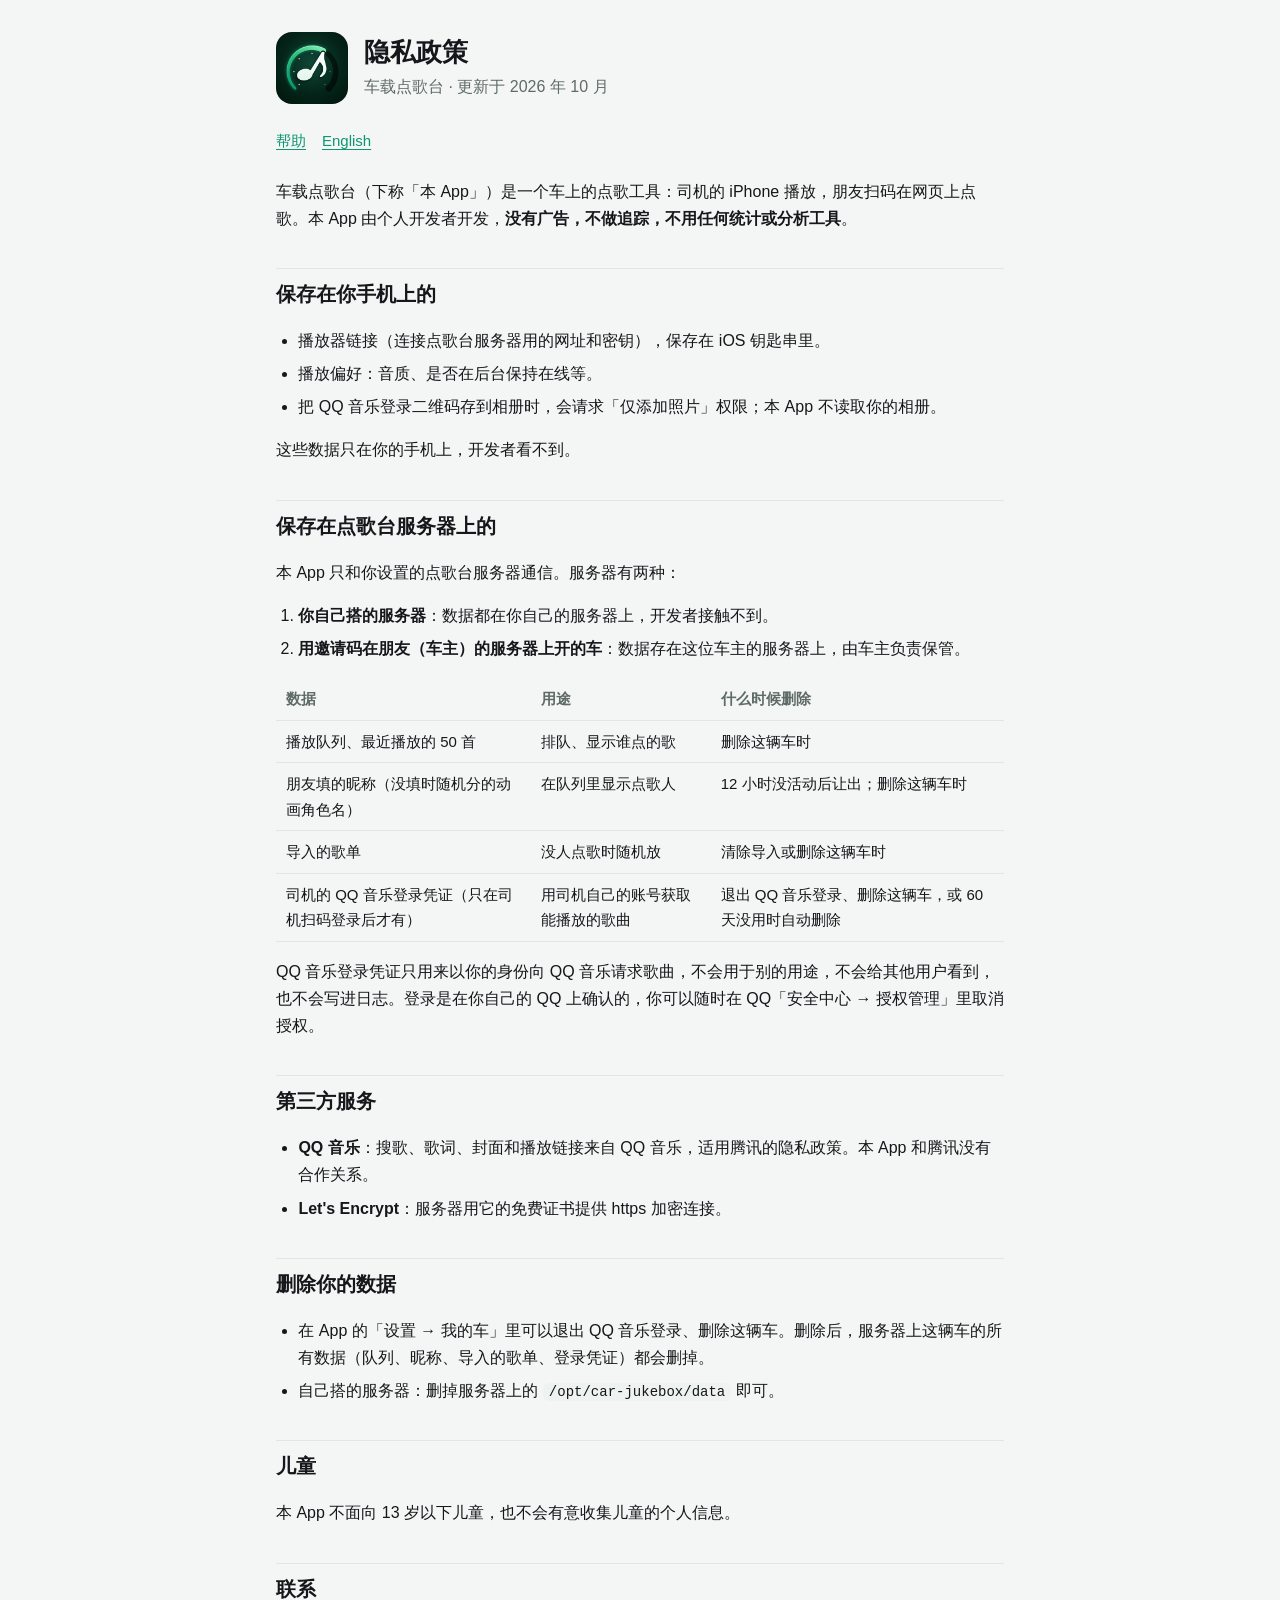
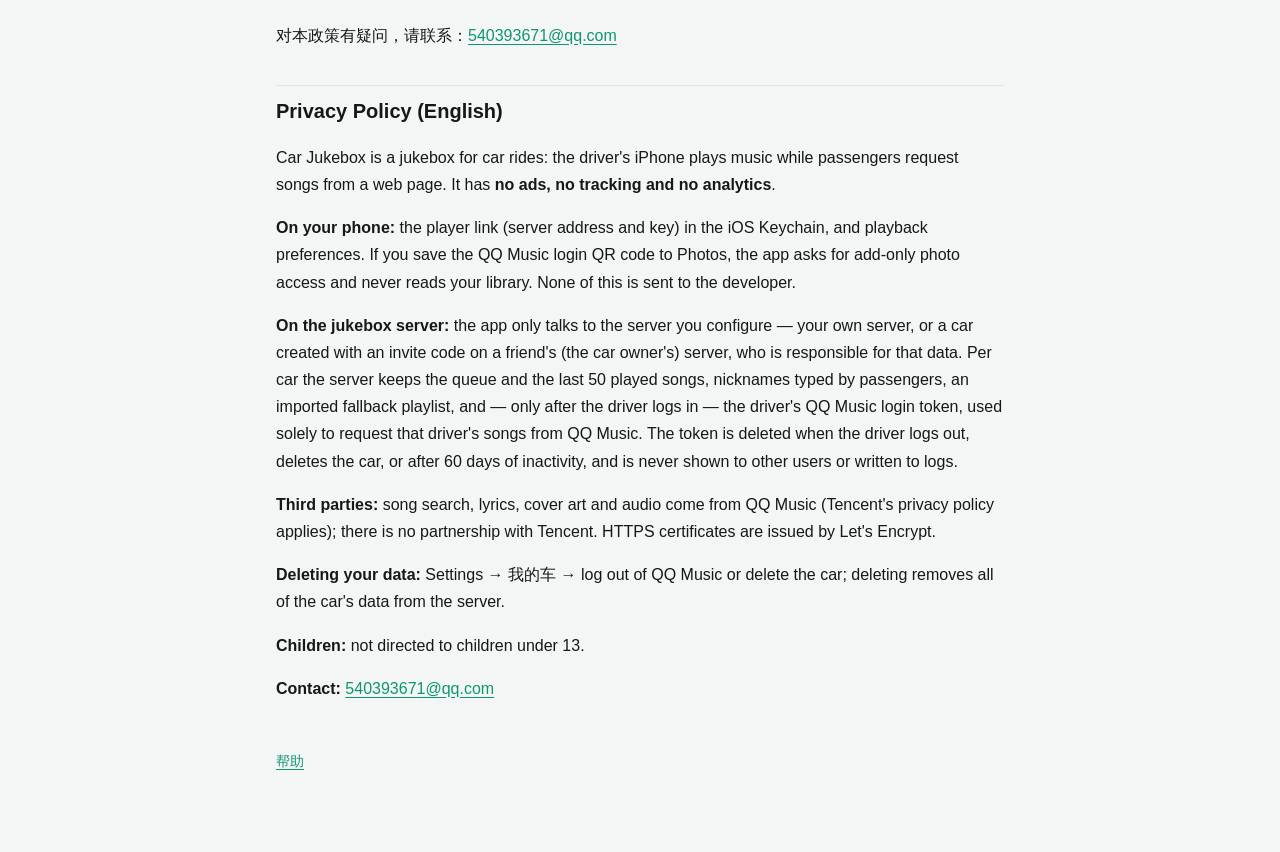
==== privacy.html @ d3f091eb "帮助页和隐私政策 Co-Authored-By: Claude Opus 5.5 <noreply@anthropic.com>" ====
<!doctype html>
<html lang="zh-CN">
<head>
  <meta charset="utf-8">
  <meta name="viewport" content="width=device-width, initial-scale=1">
  <title>车载点歌台 · 隐私政策</title>
  <link rel="icon" href="icon.png">
  <link rel="stylesheet" href="style.css">
</head>
<body>
<main>
  <header class="hero">
    <img src="icon.png" alt="">
    <div>
      <h1>隐私政策</h1>
      <p>车载点歌台 · 更新于 2026 年 10 月</p>
    </div>
  </header>
  <nav class="top"><a href="./">帮助</a><a href="#en">English</a></nav>

  <p>车载点歌台（下称「本 App」）是一个车上的点歌工具：司机的 iPhone 播放，朋友扫码在网页上点歌。本 App 由个人开发者开发，<strong>没有广告，不做追踪，不用任何统计或分析工具</strong>。</p>

  <h2>保存在你手机上的</h2>
  <ul>
    <li>播放器链接（连接点歌台服务器用的网址和密钥），保存在 iOS 钥匙串里。</li>
    <li>播放偏好：音质、是否在后台保持在线等。</li>
    <li>把 QQ 音乐登录二维码存到相册时，会请求「仅添加照片」权限；本 App 不读取你的相册。</li>
  </ul>
  <p>这些数据只在你的手机上，开发者看不到。</p>

  <h2>保存在点歌台服务器上的</h2>
  <p>本 App 只和你设置的点歌台服务器通信。服务器有两种：</p>
  <ol>
    <li><strong>你自己搭的服务器</strong>：数据都在你自己的服务器上，开发者接触不到。</li>
    <li><strong>用邀请码在朋友（车主）的服务器上开的车</strong>：数据存在这位车主的服务器上，由车主负责保管。</li>
  </ol>
  <table>
    <tr><th>数据</th><th>用途</th><th>什么时候删除</th></tr>
    <tr><td>播放队列、最近播放的 50 首</td><td>排队、显示谁点的歌</td><td>删除这辆车时</td></tr>
    <tr><td>朋友填的昵称（没填时随机分的动画角色名）</td><td>在队列里显示点歌人</td><td>12 小时没活动后让出；删除这辆车时</td></tr>
    <tr><td>导入的歌单</td><td>没人点歌时随机放</td><td>清除导入或删除这辆车时</td></tr>
    <tr><td>司机的 QQ 音乐登录凭证（只在司机扫码登录后才有）</td><td>用司机自己的账号获取能播放的歌曲</td><td>退出 QQ 音乐登录、删除这辆车，或 60 天没用时自动删除</td></tr>
  </table>
  <p>QQ 音乐登录凭证只用来以你的身份向 QQ 音乐请求歌曲，不会用于别的用途，不会给其他用户看到，也不会写进日志。登录是在你自己的 QQ 上确认的，你可以随时在 QQ「安全中心 → 授权管理」里取消授权。</p>

  <h2>第三方服务</h2>
  <ul>
    <li><strong>QQ 音乐</strong>：搜歌、歌词、封面和播放链接来自 QQ 音乐，适用腾讯的隐私政策。本 App 和腾讯没有合作关系。</li>
    <li><strong>Let's Encrypt</strong>：服务器用它的免费证书提供 https 加密连接。</li>
  </ul>

  <h2>删除你的数据</h2>
  <ul>
    <li>在 App 的「设置 → 我的车」里可以退出 QQ 音乐登录、删除这辆车。删除后，服务器上这辆车的所有数据（队列、昵称、导入的歌单、登录凭证）都会删掉。</li>
    <li>自己搭的服务器：删掉服务器上的 <code>/opt/car-jukebox/data</code> 即可。</li>
  </ul>

  <h2>儿童</h2>
  <p>本 App 不面向 13 岁以下儿童，也不会有意收集儿童的个人信息。</p>

  <h2>联系</h2>
  <p>对本政策有疑问，请联系：<a href="mailto:540393671@qq.com">540393671@qq.com</a></p>

  <h2 id="en">Privacy Policy (English)</h2>
  <p>Car Jukebox is a jukebox for car rides: the driver's iPhone plays music while passengers request songs from a web page. It has <strong>no ads, no tracking and no analytics</strong>.</p>
  <p><strong>On your phone:</strong> the player link (server address and key) in the iOS Keychain, and playback preferences. If you save the QQ Music login QR code to Photos, the app asks for add-only photo access and never reads your library. None of this is sent to the developer.</p>
  <p><strong>On the jukebox server:</strong> the app only talks to the server you configure — your own server, or a car created with an invite code on a friend's (the car owner's) server, who is responsible for that data. Per car the server keeps the queue and the last 50 played songs, nicknames typed by passengers, an imported fallback playlist, and — only after the driver logs in — the driver's QQ Music login token, used solely to request that driver's songs from QQ Music. The token is deleted when the driver logs out, deletes the car, or after 60 days of inactivity, and is never shown to other users or written to logs.</p>
  <p><strong>Third parties:</strong> song search, lyrics, cover art and audio come from QQ Music (Tencent's privacy policy applies); there is no partnership with Tencent. HTTPS certificates are issued by Let's Encrypt.</p>
  <p><strong>Deleting your data:</strong> Settings → 我的车 → log out of QQ Music or delete the car; deleting removes all of the car's data from the server.</p>
  <p><strong>Children:</strong> not directed to children under 13.</p>
  <p><strong>Contact:</strong> <a href="mailto:540393671@qq.com">540393671@qq.com</a></p>

  <footer><p><a href="./">帮助</a></p></footer>
</main>
</body>
</html>
---- style.css ----
:root {
  --bg: #f4f6f5;
  --surface: #ffffff;
  --text: #15171a;
  --muted: #5f6b66;
  --line: #e1e6e3;
  --accent: #0e9670;
  --accent-soft: rgba(14, 150, 112, 0.1);
  --code-bg: #eef2f0;
  color-scheme: light;
}
@media (prefers-color-scheme: dark) {
  :root:not([data-theme='light']) {
    --bg: #0b1512;
    --surface: #12201b;
    --text: #e7efeb;
    --muted: #94a69e;
    --line: #22332c;
    --accent: #30c27d;
    --accent-soft: rgba(48, 194, 125, 0.12);
    --code-bg: #1a2b24;
    color-scheme: dark;
  }
}
:root[data-theme='dark'] {
  --bg: #0b1512;
  --surface: #12201b;
  --text: #e7efeb;
  --muted: #94a69e;
  --line: #22332c;
  --accent: #30c27d;
  --accent-soft: rgba(48, 194, 125, 0.12);
  --code-bg: #1a2b24;
  color-scheme: dark;
}
* { box-sizing: border-box; }
body {
  margin: 0;
  background: var(--bg);
  color: var(--text);
  font: 16px/1.7 -apple-system, BlinkMacSystemFont, 'PingFang SC', 'Hiragino Sans GB', 'Microsoft YaHei', sans-serif;
  -webkit-text-size-adjust: 100%;
}
main { max-width: 760px; margin: 0 auto; padding: 32px 16px 64px; }
header.hero { display: flex; gap: 16px; align-items: center; margin-bottom: 24px; }
header.hero img { width: 72px; height: 72px; border-radius: 16px; flex: none; }
header.hero h1 { margin: 0; font-size: 26px; line-height: 1.25; }
header.hero p { margin: 4px 0 0; color: var(--muted); }
nav.top { display: flex; gap: 16px; flex-wrap: wrap; margin: 0 0 24px; font-size: 15px; }
a { color: var(--accent); text-underline-offset: 3px; }
h2 { font-size: 20px; margin: 36px 0 12px; padding-top: 8px; border-top: 1px solid var(--line); }
h3 { font-size: 17px; margin: 24px 0 8px; }
.card { background: var(--surface); border: 1px solid var(--line); border-radius: 14px; padding: 16px 18px; margin: 12px 0; }
ol, ul { padding-left: 1.4em; }
li { margin: 6px 0; }
code { background: var(--code-bg); border-radius: 6px; padding: 1px 6px; font: 14px/1.5 ui-monospace, SFMono-Regular, Menlo, monospace; word-break: break-all; }
pre { background: var(--code-bg); border-radius: 10px; padding: 12px 14px; overflow-x: auto; }
pre code { background: none; padding: 0; word-break: normal; }
table { width: 100%; border-collapse: collapse; font-size: 15px; margin: 12px 0; display: block; overflow-x: auto; }
th, td { text-align: left; padding: 8px 10px; border-bottom: 1px solid var(--line); vertical-align: top; }
th { color: var(--muted); font-weight: 600; white-space: nowrap; }
.note { background: var(--accent-soft); border-radius: 10px; padding: 10px 14px; }
.muted { color: var(--muted); }
footer { margin-top: 48px; color: var(--muted); font-size: 14px; }
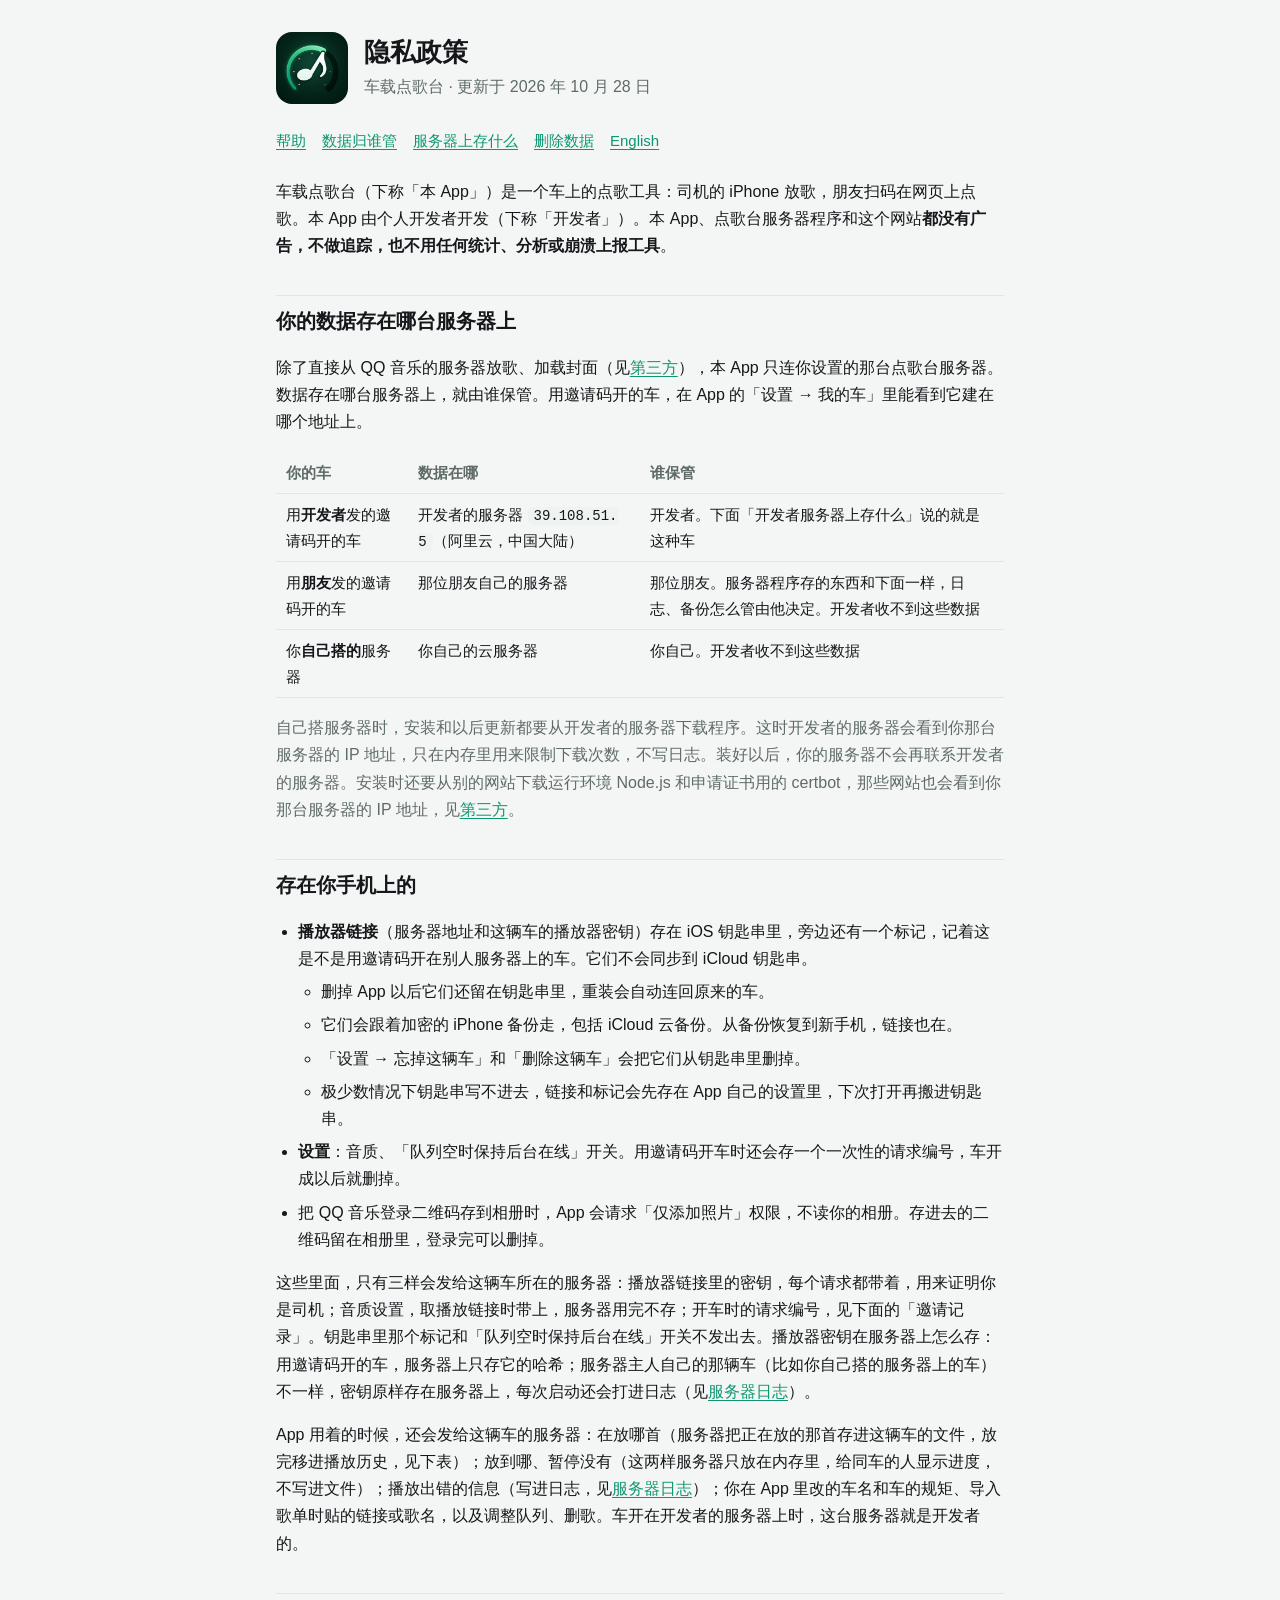
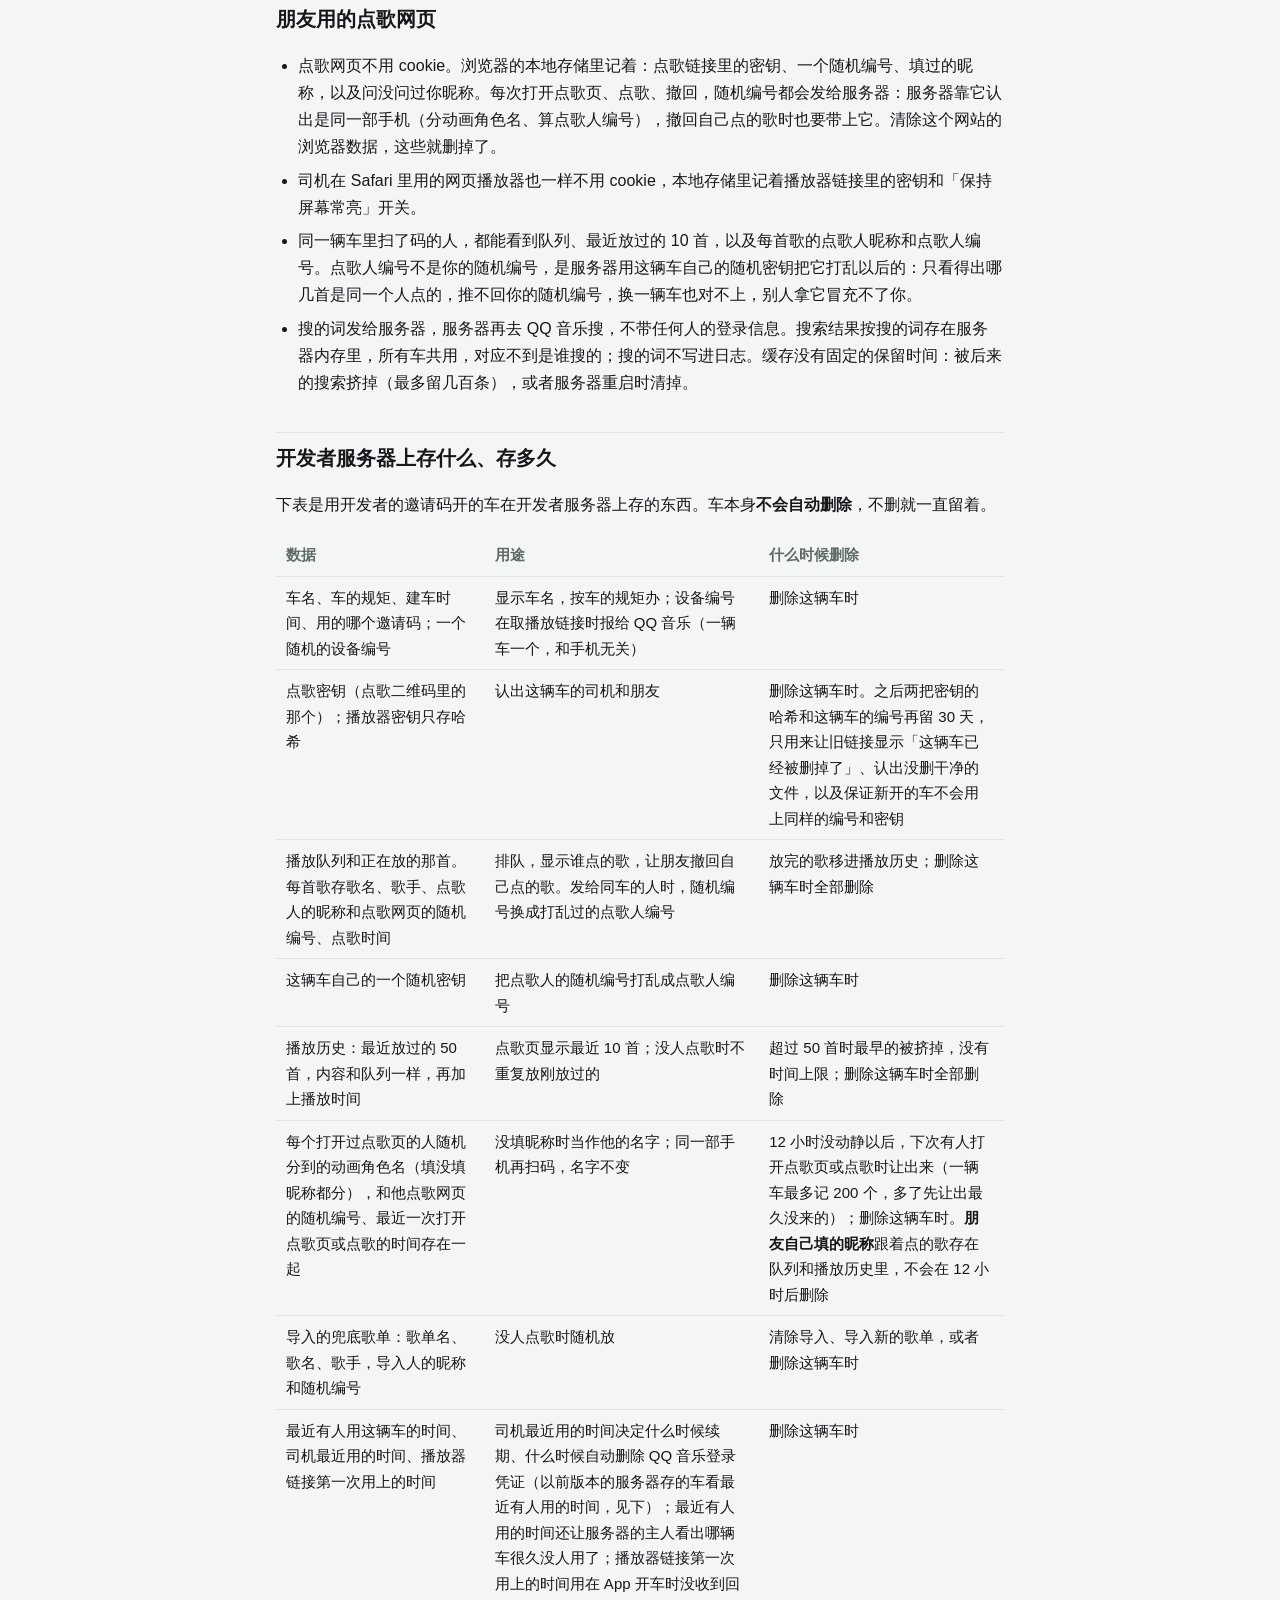
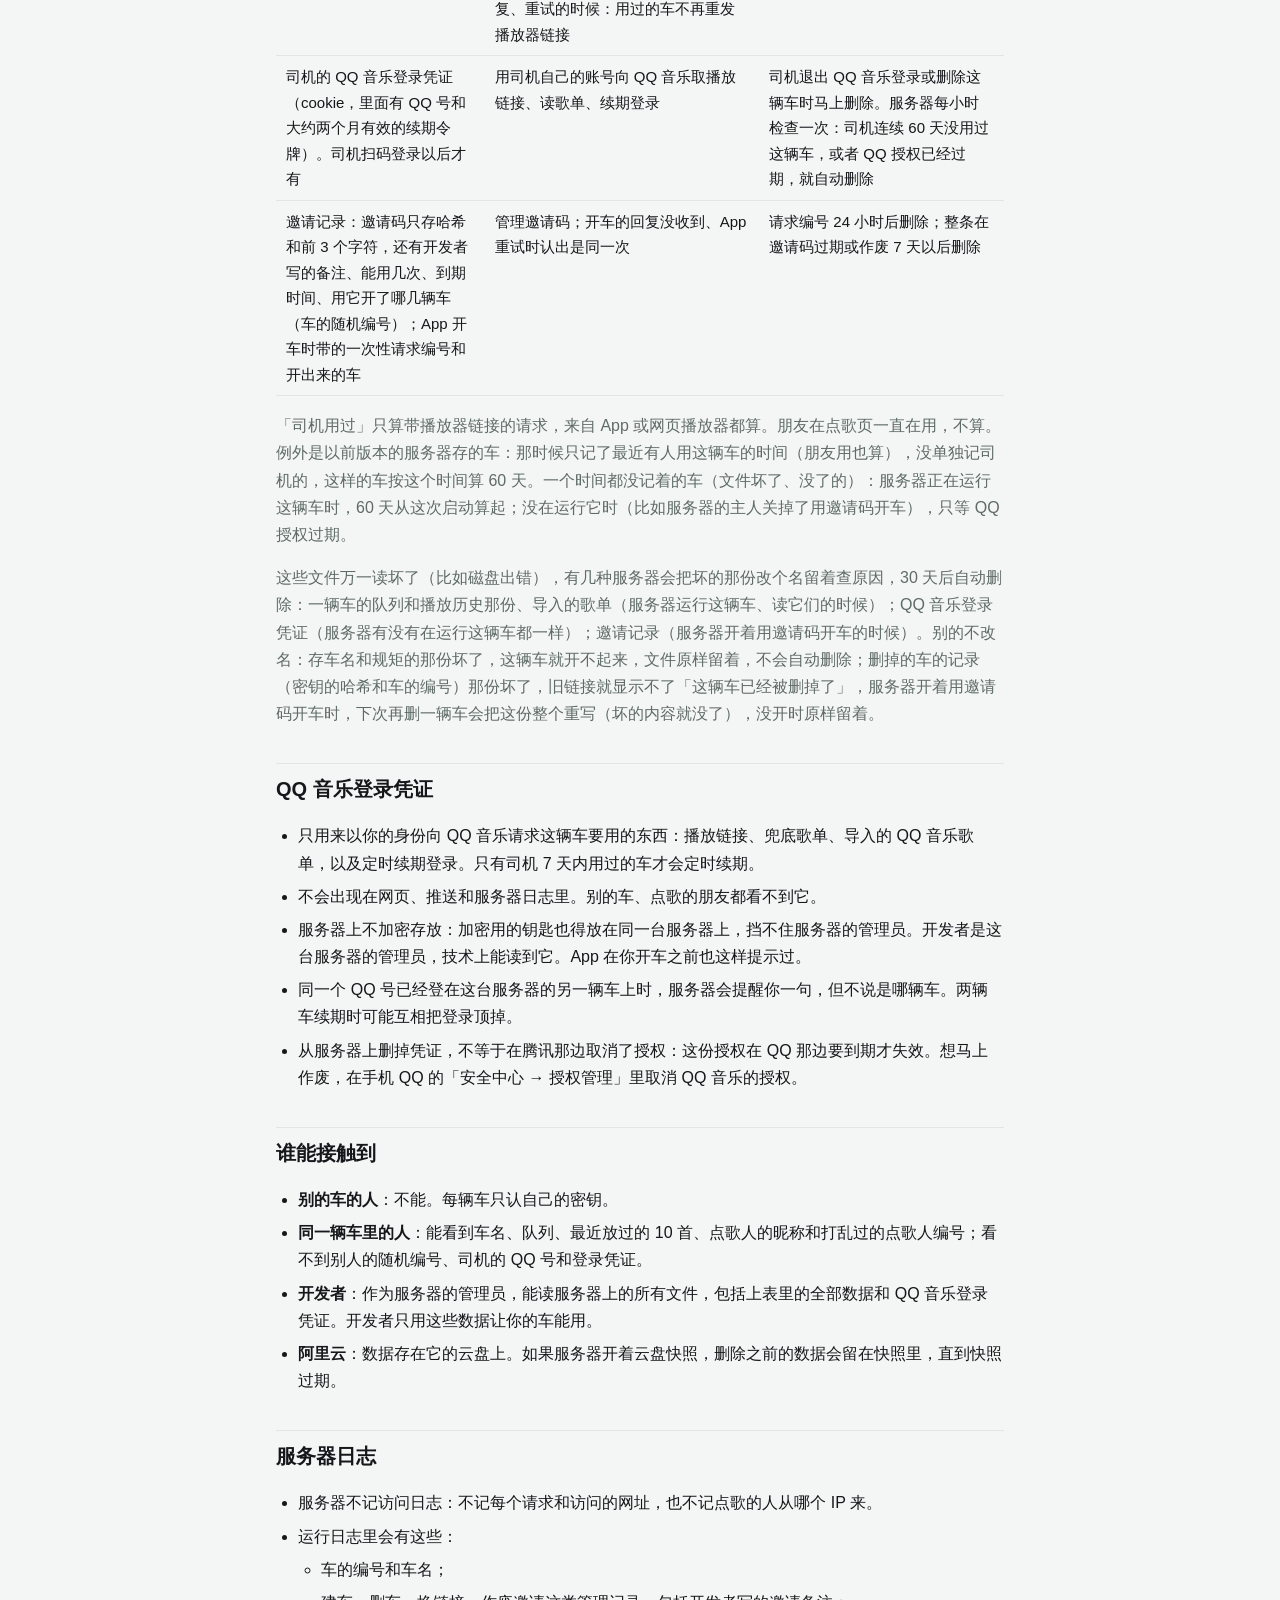
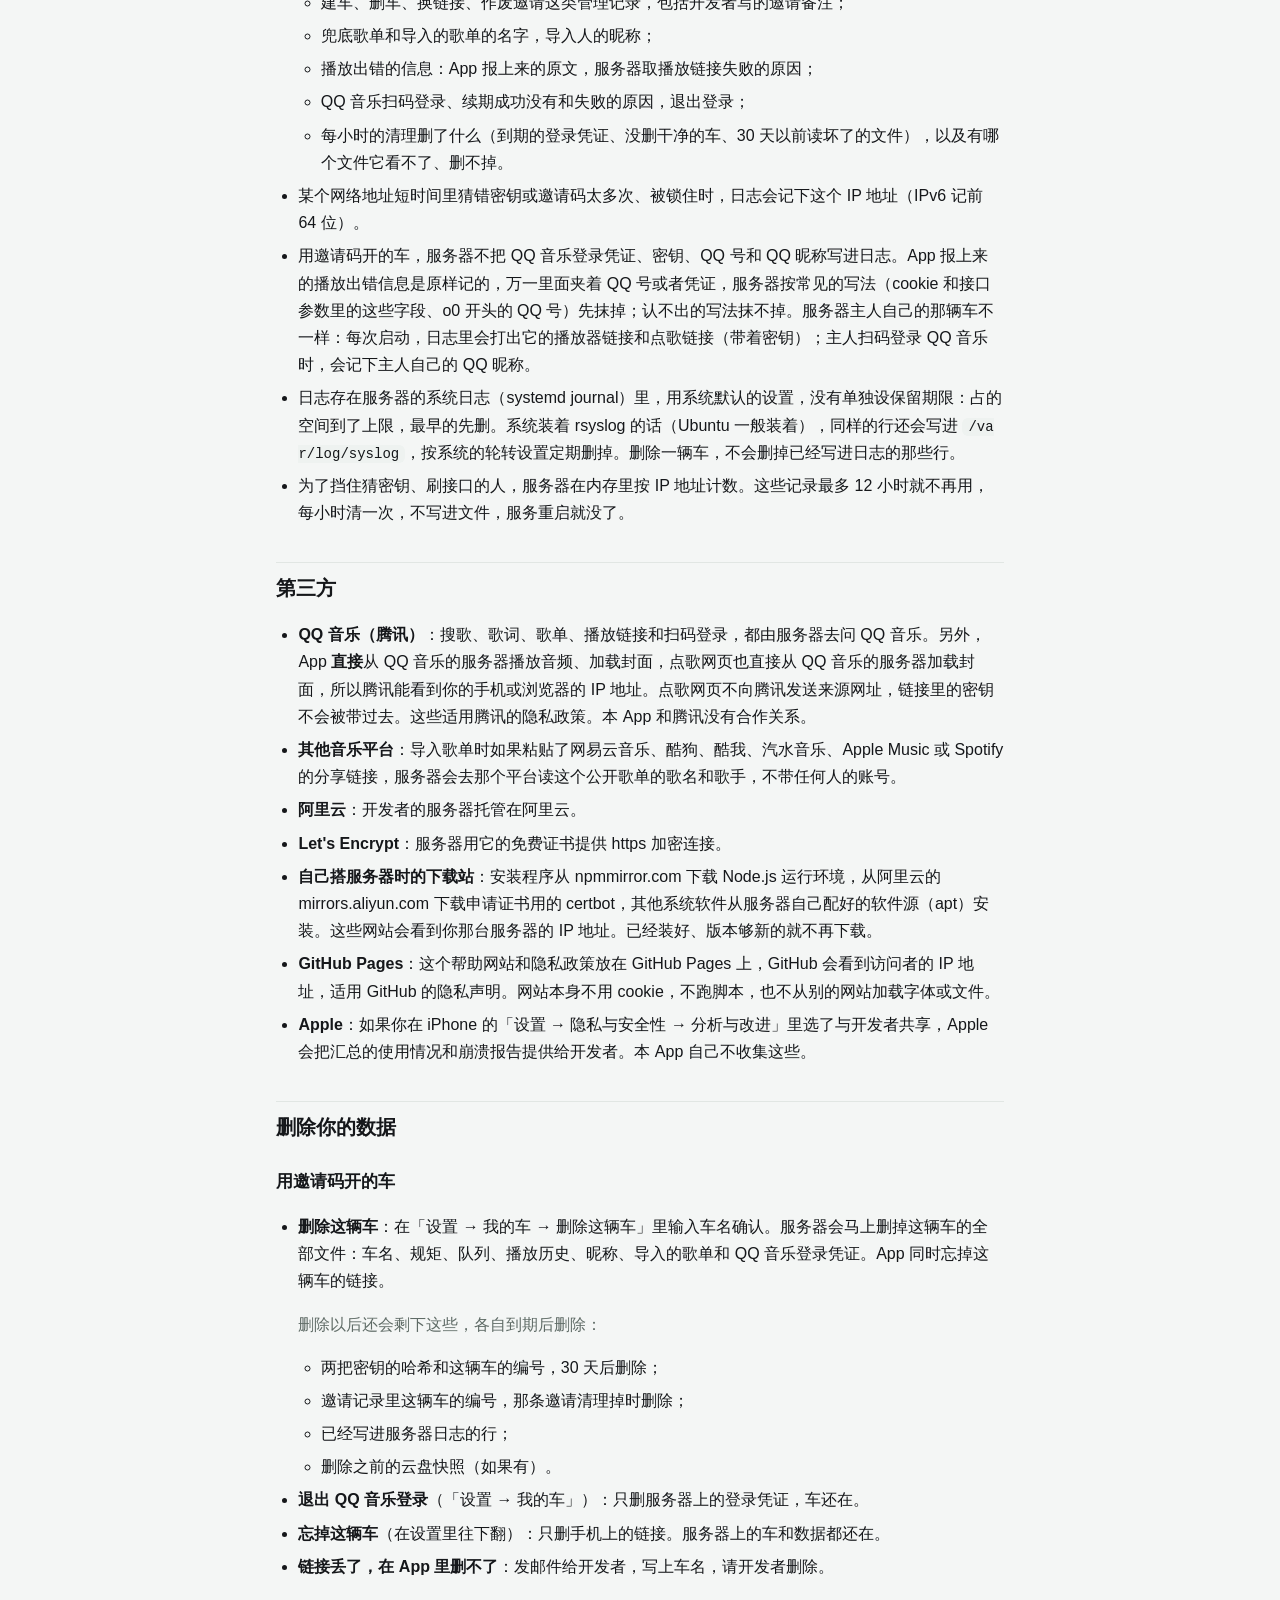
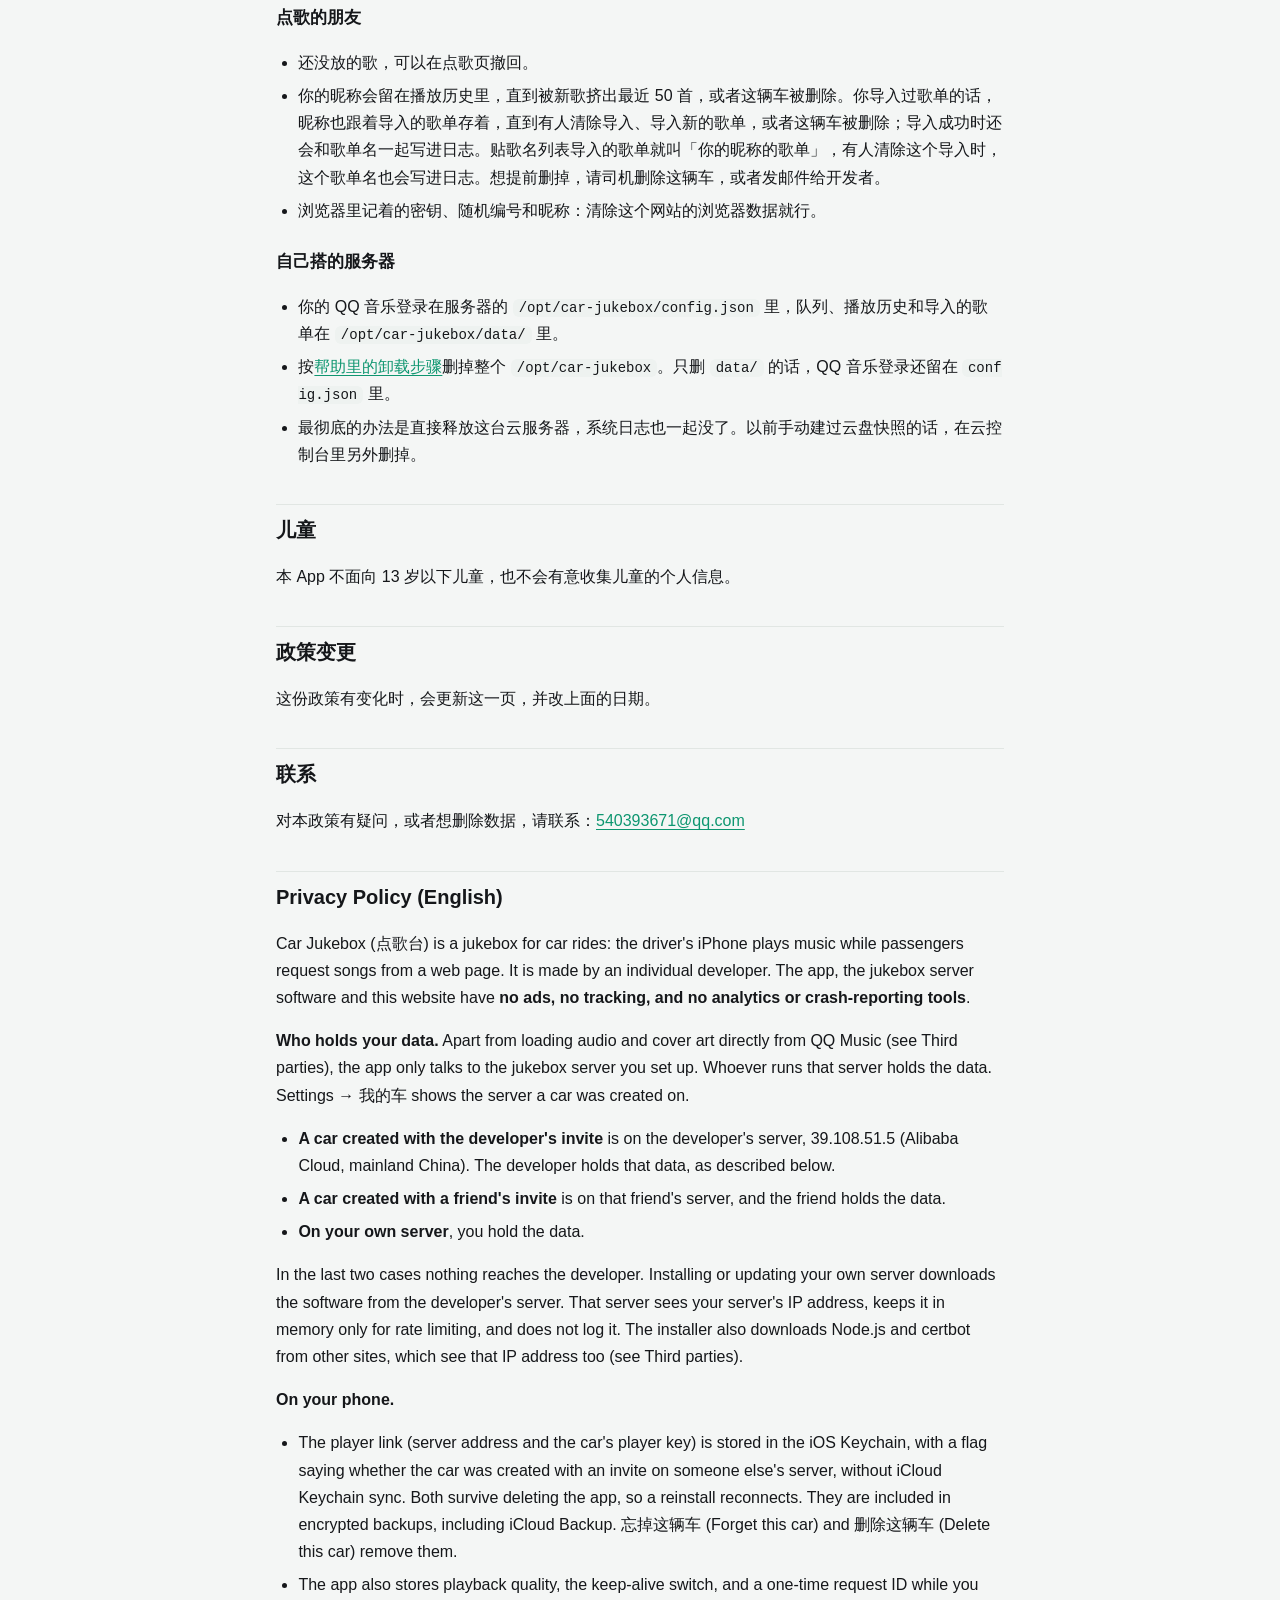
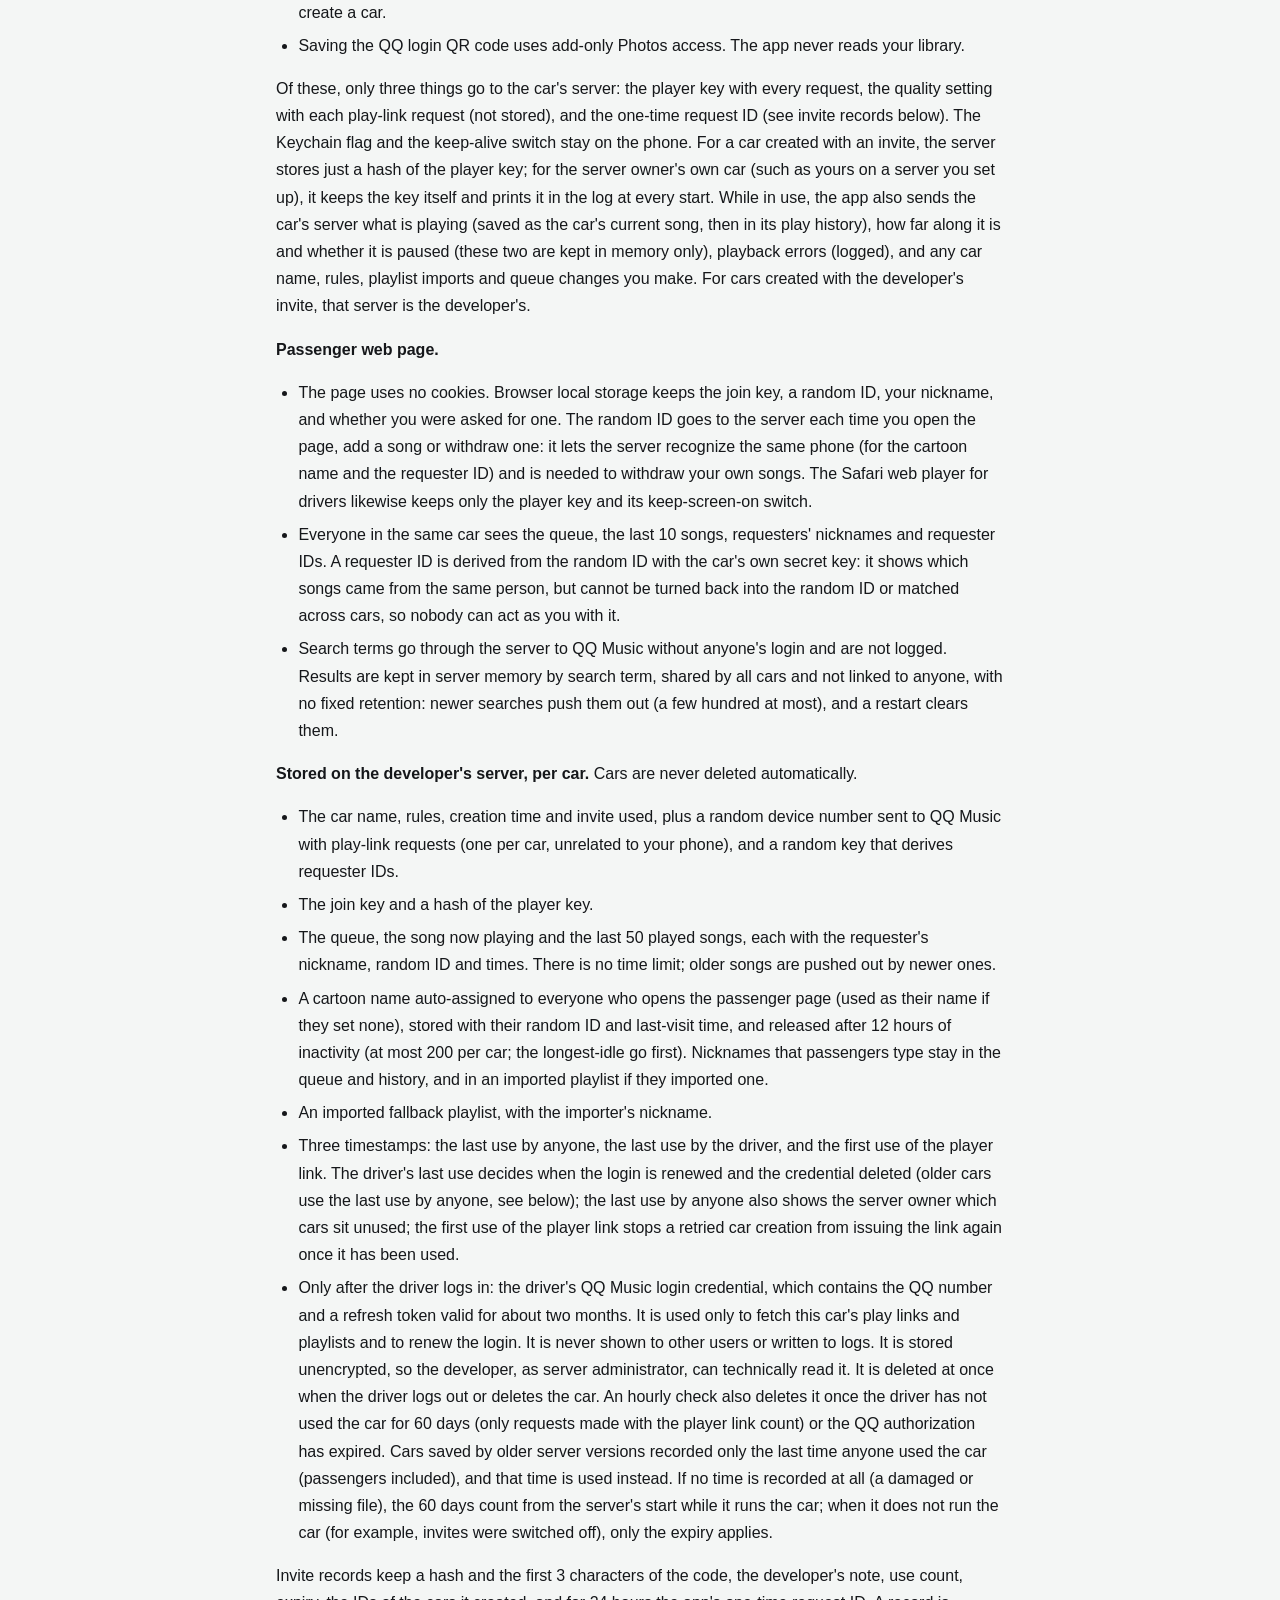
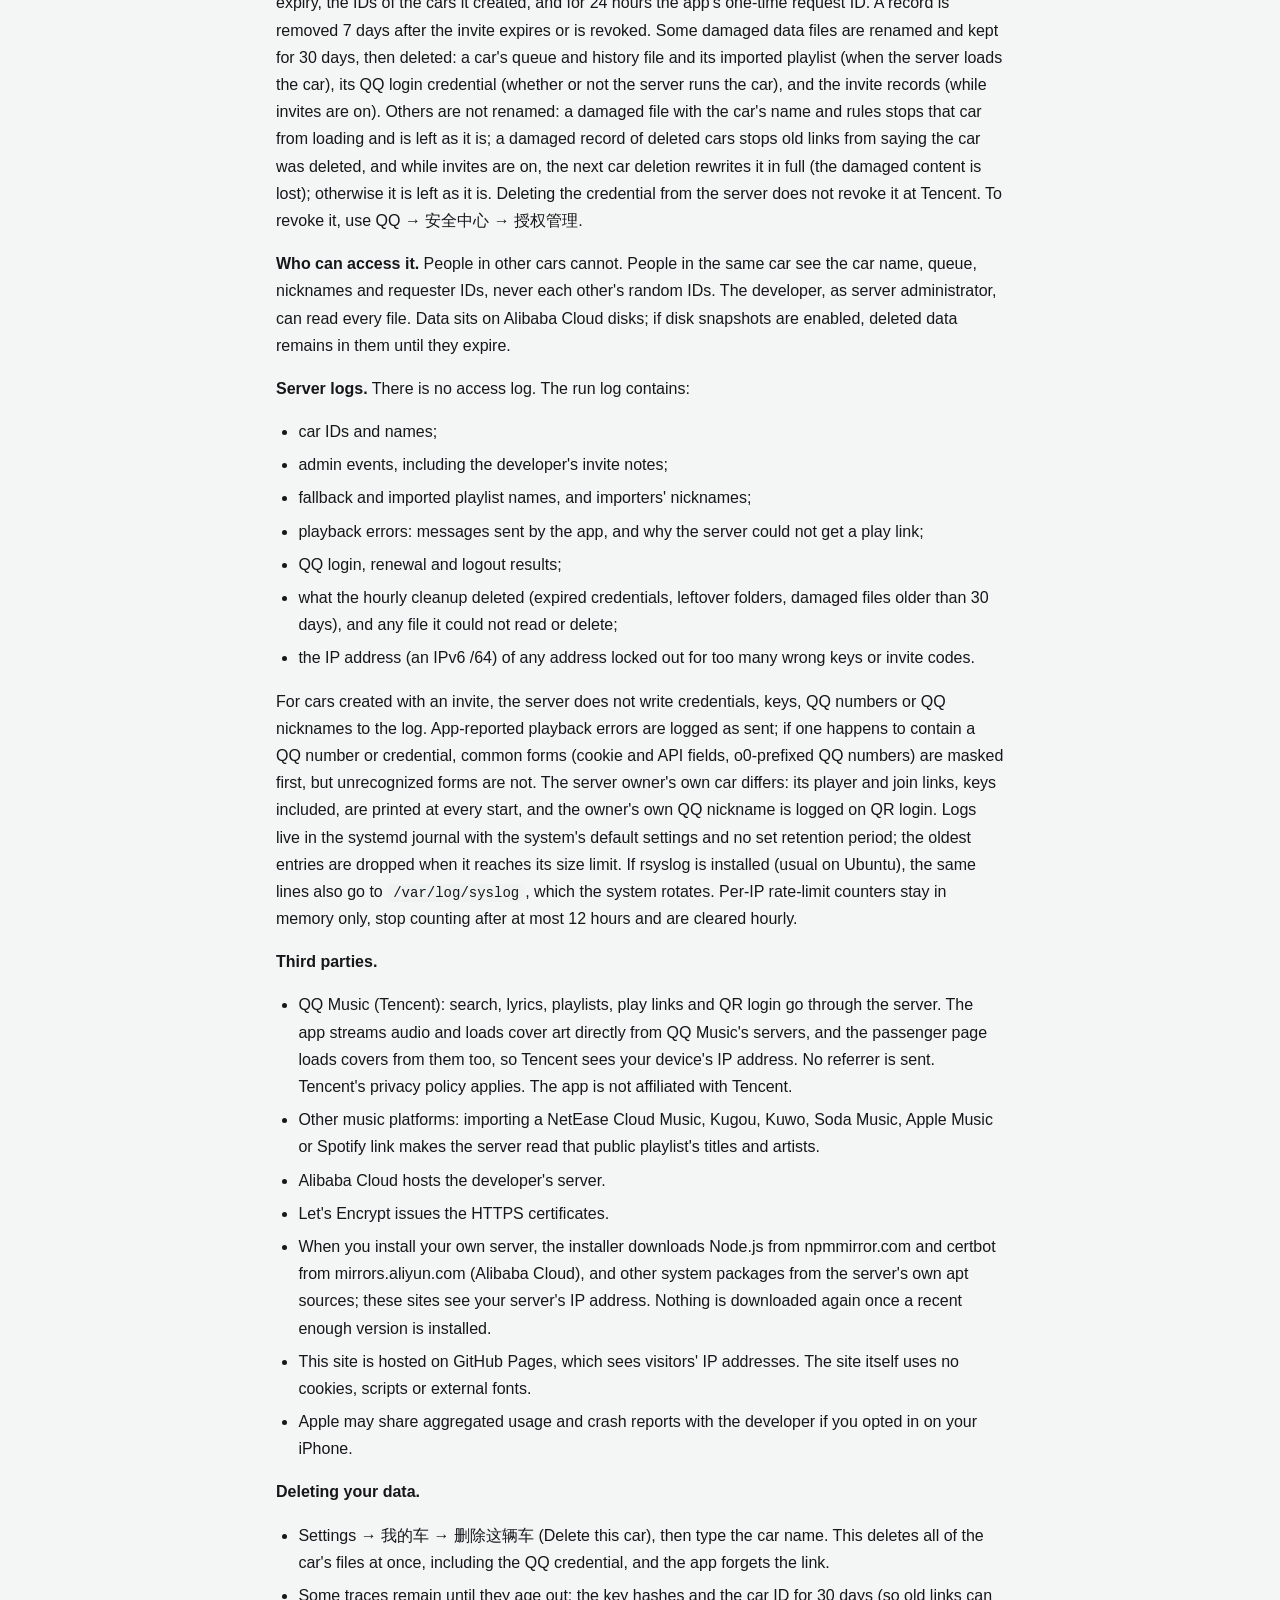
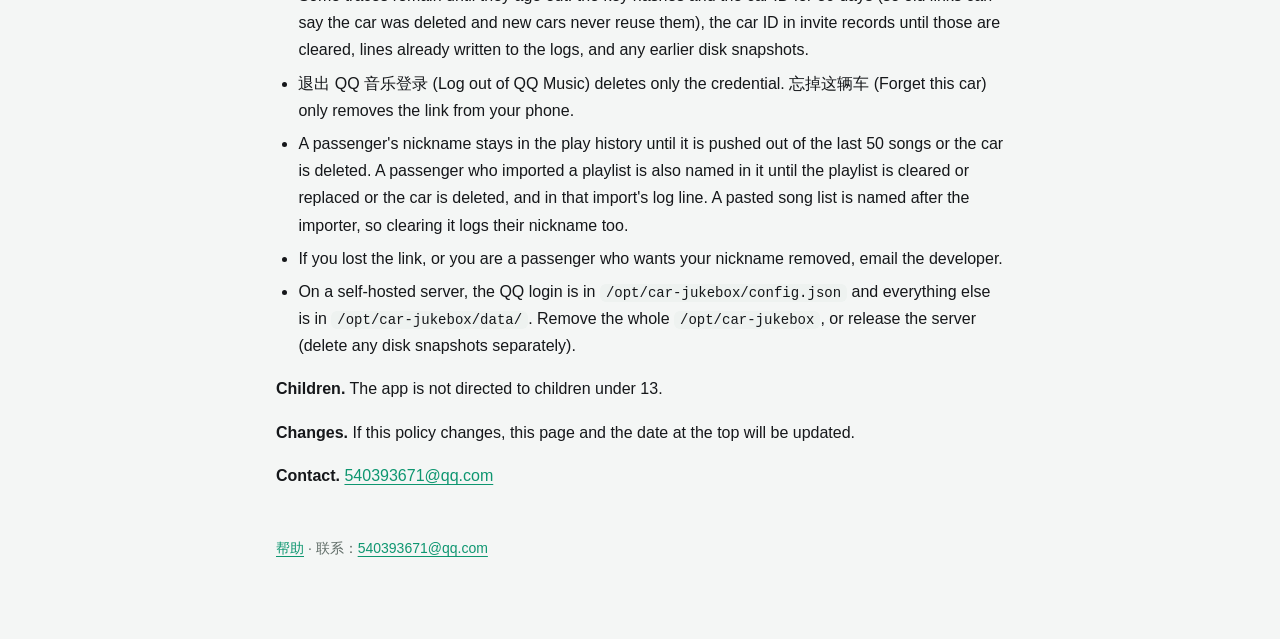
==== commit 98019d73: "隐私政策和帮助页按代码改准：多车、点歌人编号打乱、凭证什么时候删、坏文件、日志、安装时的下载站 Co-Authored-By: Claude Opus 5.5 <noreply@anthropic.c" ====
--- a/privacy.html
+++ b/privacy.html
@@ -13,64 +13,236 @@
     <img src="icon.png" alt="">
     <div>
       <h1>隐私政策</h1>
-      <p>车载点歌台 · 更新于 2026 年 10 月</p>
+      <p>车载点歌台 · 更新于 2026 年 10 月 28 日</p>
     </div>
   </header>
-  <nav class="top"><a href="./">帮助</a><a href="#en">English</a></nav>
-
-  <p>车载点歌台（下称「本 App」）是一个车上的点歌工具：司机的 iPhone 播放，朋友扫码在网页上点歌。本 App 由个人开发者开发，<strong>没有广告，不做追踪，不用任何统计或分析工具</strong>。</p>
-
-  <h2>保存在你手机上的</h2>
-  <ul>
-    <li>播放器链接（连接点歌台服务器用的网址和密钥），保存在 iOS 钥匙串里。</li>
-    <li>播放偏好：音质、是否在后台保持在线等。</li>
-    <li>把 QQ 音乐登录二维码存到相册时，会请求「仅添加照片」权限；本 App 不读取你的相册。</li>
-  </ul>
-  <p>这些数据只在你的手机上，开发者看不到。</p>
-
-  <h2>保存在点歌台服务器上的</h2>
-  <p>本 App 只和你设置的点歌台服务器通信。服务器有两种：</p>
-  <ol>
-    <li><strong>你自己搭的服务器</strong>：数据都在你自己的服务器上，开发者接触不到。</li>
-    <li><strong>用邀请码在朋友（车主）的服务器上开的车</strong>：数据存在这位车主的服务器上，由车主负责保管。</li>
-  </ol>
+  <nav class="top">
+    <a href="./">帮助</a>
+    <a href="#who">数据归谁管</a>
+    <a href="#server">服务器上存什么</a>
+    <a href="#delete">删除数据</a>
+    <a href="#en">English</a>
+  </nav>
+
+  <p>车载点歌台（下称「本 App」）是一个车上的点歌工具：司机的 iPhone 放歌，朋友扫码在网页上点歌。本 App 由个人开发者开发（下称「开发者」）。本 App、点歌台服务器程序和这个网站<strong>都没有广告，不做追踪，也不用任何统计、分析或崩溃上报工具</strong>。</p>
+
+  <h2 id="who">你的数据存在哪台服务器上</h2>
+  <p>除了直接从 QQ 音乐的服务器放歌、加载封面（见<a href="#third">第三方</a>），本 App 只连你设置的那台点歌台服务器。数据存在哪台服务器上，就由谁保管。用邀请码开的车，在 App 的「设置 → 我的车」里能看到它建在哪个地址上。</p>
+  <table>
+    <tr><th>你的车</th><th>数据在哪</th><th>谁保管</th></tr>
+    <tr><td>用<strong>开发者</strong>发的邀请码开的车</td><td>开发者的服务器 <code>39.108.51.5</code>（阿里云，中国大陆）</td><td>开发者。下面「开发者服务器上存什么」说的就是这种车</td></tr>
+    <tr><td>用<strong>朋友</strong>发的邀请码开的车</td><td>那位朋友自己的服务器</td><td>那位朋友。服务器程序存的东西和下面一样，日志、备份怎么管由他决定。开发者收不到这些数据</td></tr>
+    <tr><td>你<strong>自己搭的</strong>服务器</td><td>你自己的云服务器</td><td>你自己。开发者收不到这些数据</td></tr>
+  </table>
+  <p class="muted">自己搭服务器时，安装和以后更新都要从开发者的服务器下载程序。这时开发者的服务器会看到你那台服务器的 IP 地址，只在内存里用来限制下载次数，不写日志。装好以后，你的服务器不会再联系开发者的服务器。安装时还要从别的网站下载运行环境 Node.js 和申请证书用的 certbot，那些网站也会看到你那台服务器的 IP 地址，见<a href="#third">第三方</a>。</p>
+
+  <h2 id="phone">存在你手机上的</h2>
+  <ul>
+    <li><strong>播放器链接</strong>（服务器地址和这辆车的播放器密钥）存在 iOS 钥匙串里，旁边还有一个标记，记着这是不是用邀请码开在别人服务器上的车。它们不会同步到 iCloud 钥匙串。
+      <ul>
+        <li>删掉 App 以后它们还留在钥匙串里，重装会自动连回原来的车。</li>
+        <li>它们会跟着加密的 iPhone 备份走，包括 iCloud 云备份。从备份恢复到新手机，链接也在。</li>
+        <li>「设置 → 忘掉这辆车」和「删除这辆车」会把它们从钥匙串里删掉。</li>
+        <li>极少数情况下钥匙串写不进去，链接和标记会先存在 App 自己的设置里，下次打开再搬进钥匙串。</li>
+      </ul>
+    </li>
+    <li><strong>设置</strong>：音质、「队列空时保持后台在线」开关。用邀请码开车时还会存一个一次性的请求编号，车开成以后就删掉。</li>
+    <li>把 QQ 音乐登录二维码存到相册时，App 会请求「仅添加照片」权限，不读你的相册。存进去的二维码留在相册里，登录完可以删掉。</li>
+  </ul>
+  <p>这些里面，只有三样会发给这辆车所在的服务器：播放器链接里的密钥，每个请求都带着，用来证明你是司机；音质设置，取播放链接时带上，服务器用完不存；开车时的请求编号，见下面的「邀请记录」。钥匙串里那个标记和「队列空时保持后台在线」开关不发出去。播放器密钥在服务器上怎么存：用邀请码开的车，服务器上只存它的哈希；服务器主人自己的那辆车（比如你自己搭的服务器上的车）不一样，密钥原样存在服务器上，每次启动还会打进日志（见<a href="#logs">服务器日志</a>）。</p>
+  <p>App 用着的时候，还会发给这辆车的服务器：在放哪首（服务器把正在放的那首存进这辆车的文件，放完移进播放历史，见下表）；放到哪、暂停没有（这两样服务器只放在内存里，给同车的人显示进度，不写进文件）；播放出错的信息（写进日志，见<a href="#logs">服务器日志</a>）；你在 App 里改的车名和车的规矩、导入歌单时贴的链接或歌名，以及调整队列、删歌。车开在开发者的服务器上时，这台服务器就是开发者的。</p>
+
+  <h2 id="web">朋友用的点歌网页</h2>
+  <ul>
+    <li>点歌网页不用 cookie。浏览器的本地存储里记着：点歌链接里的密钥、一个随机编号、填过的昵称，以及问没问过你昵称。每次打开点歌页、点歌、撤回，随机编号都会发给服务器：服务器靠它认出是同一部手机（分动画角色名、算点歌人编号），撤回自己点的歌时也要带上它。清除这个网站的浏览器数据，这些就删掉了。</li>
+    <li>司机在 Safari 里用的网页播放器也一样不用 cookie，本地存储里记着播放器链接里的密钥和「保持屏幕常亮」开关。</li>
+    <li>同一辆车里扫了码的人，都能看到队列、最近放过的 10 首，以及每首歌的点歌人昵称和点歌人编号。点歌人编号不是你的随机编号，是服务器用这辆车自己的随机密钥把它打乱以后的：只看得出哪几首是同一个人点的，推不回你的随机编号，换一辆车也对不上，别人拿它冒充不了你。</li>
+    <li>搜的词发给服务器，服务器再去 QQ 音乐搜，不带任何人的登录信息。搜索结果按搜的词存在服务器内存里，所有车共用，对应不到是谁搜的；搜的词不写进日志。缓存没有固定的保留时间：被后来的搜索挤掉（最多留几百条），或者服务器重启时清掉。</li>
+  </ul>
+
+  <h2 id="server">开发者服务器上存什么、存多久</h2>
+  <p>下表是用开发者的邀请码开的车在开发者服务器上存的东西。车本身<strong>不会自动删除</strong>，不删就一直留着。</p>
   <table>
     <tr><th>数据</th><th>用途</th><th>什么时候删除</th></tr>
-    <tr><td>播放队列、最近播放的 50 首</td><td>排队、显示谁点的歌</td><td>删除这辆车时</td></tr>
-    <tr><td>朋友填的昵称（没填时随机分的动画角色名）</td><td>在队列里显示点歌人</td><td>12 小时没活动后让出；删除这辆车时</td></tr>
-    <tr><td>导入的歌单</td><td>没人点歌时随机放</td><td>清除导入或删除这辆车时</td></tr>
-    <tr><td>司机的 QQ 音乐登录凭证（只在司机扫码登录后才有）</td><td>用司机自己的账号获取能播放的歌曲</td><td>退出 QQ 音乐登录、删除这辆车，或 60 天没用时自动删除</td></tr>
+    <tr><td>车名、车的规矩、建车时间、用的哪个邀请码；一个随机的设备编号</td><td>显示车名，按车的规矩办；设备编号在取播放链接时报给 QQ 音乐（一辆车一个，和手机无关）</td><td>删除这辆车时</td></tr>
+    <tr><td>点歌密钥（点歌二维码里的那个）；播放器密钥只存哈希</td><td>认出这辆车的司机和朋友</td><td>删除这辆车时。之后两把密钥的哈希和这辆车的编号再留 30 天，只用来让旧链接显示「这辆车已经被删掉了」、认出没删干净的文件，以及保证新开的车不会用上同样的编号和密钥</td></tr>
+    <tr><td>播放队列和正在放的那首。每首歌存歌名、歌手、点歌人的昵称和点歌网页的随机编号、点歌时间</td><td>排队，显示谁点的歌，让朋友撤回自己点的歌。发给同车的人时，随机编号换成打乱过的点歌人编号</td><td>放完的歌移进播放历史；删除这辆车时全部删除</td></tr>
+    <tr><td>这辆车自己的一个随机密钥</td><td>把点歌人的随机编号打乱成点歌人编号</td><td>删除这辆车时</td></tr>
+    <tr><td>播放历史：最近放过的 50 首，内容和队列一样，再加上播放时间</td><td>点歌页显示最近 10 首；没人点歌时不重复放刚放过的</td><td>超过 50 首时最早的被挤掉，没有时间上限；删除这辆车时全部删除</td></tr>
+    <tr><td>每个打开过点歌页的人随机分到的动画角色名（填没填昵称都分），和他点歌网页的随机编号、最近一次打开点歌页或点歌的时间存在一起</td><td>没填昵称时当作他的名字；同一部手机再扫码，名字不变</td><td>12 小时没动静以后，下次有人打开点歌页或点歌时让出来（一辆车最多记 200 个，多了先让出最久没来的）；删除这辆车时。<strong>朋友自己填的昵称</strong>跟着点的歌存在队列和播放历史里，不会在 12 小时后删除</td></tr>
+    <tr><td>导入的兜底歌单：歌单名、歌名、歌手，导入人的昵称和随机编号</td><td>没人点歌时随机放</td><td>清除导入、导入新的歌单，或者删除这辆车时</td></tr>
+    <tr><td>最近有人用这辆车的时间、司机最近用的时间、播放器链接第一次用上的时间</td><td>司机最近用的时间决定什么时候续期、什么时候自动删除 QQ 音乐登录凭证（以前版本的服务器存的车看最近有人用的时间，见下）；最近有人用的时间还让服务器的主人看出哪辆车很久没人用了；播放器链接第一次用上的时间用在 App 开车时没收到回复、重试的时候：用过的车不再重发播放器链接</td><td>删除这辆车时</td></tr>
+    <tr><td>司机的 QQ 音乐登录凭证（cookie，里面有 QQ 号和大约两个月有效的续期令牌）。司机扫码登录以后才有</td><td>用司机自己的账号向 QQ 音乐取播放链接、读歌单、续期登录</td><td>司机退出 QQ 音乐登录或删除这辆车时马上删除。服务器每小时检查一次：司机连续 60 天没用过这辆车，或者 QQ 授权已经过期，就自动删除</td></tr>
+    <tr><td>邀请记录：邀请码只存哈希和前 3 个字符，还有开发者写的备注、能用几次、到期时间、用它开了哪几辆车（车的随机编号）；App 开车时带的一次性请求编号和开出来的车</td><td>管理邀请码；开车的回复没收到、App 重试时认出是同一次</td><td>请求编号 24 小时后删除；整条在邀请码过期或作废 7 天以后删除</td></tr>
   </table>
-  <p>QQ 音乐登录凭证只用来以你的身份向 QQ 音乐请求歌曲，不会用于别的用途，不会给其他用户看到，也不会写进日志。登录是在你自己的 QQ 上确认的，你可以随时在 QQ「安全中心 → 授权管理」里取消授权。</p>
-
-  <h2>第三方服务</h2>
-  <ul>
-    <li><strong>QQ 音乐</strong>：搜歌、歌词、封面和播放链接来自 QQ 音乐，适用腾讯的隐私政策。本 App 和腾讯没有合作关系。</li>
+  <p class="muted">「司机用过」只算带播放器链接的请求，来自 App 或网页播放器都算。朋友在点歌页一直在用，不算。例外是以前版本的服务器存的车：那时候只记了最近有人用这辆车的时间（朋友用也算），没单独记司机的，这样的车按这个时间算 60 天。一个时间都没记着的车（文件坏了、没了的）：服务器正在运行这辆车时，60 天从这次启动算起；没在运行它时（比如服务器的主人关掉了用邀请码开车），只等 QQ 授权过期。</p>
+  <p class="muted">这些文件万一读坏了（比如磁盘出错），有几种服务器会把坏的那份改个名留着查原因，30 天后自动删除：一辆车的队列和播放历史那份、导入的歌单（服务器运行这辆车、读它们的时候）；QQ 音乐登录凭证（服务器有没有在运行这辆车都一样）；邀请记录（服务器开着用邀请码开车的时候）。别的不改名：存车名和规矩的那份坏了，这辆车就开不起来，文件原样留着，不会自动删除；删掉的车的记录（密钥的哈希和车的编号）那份坏了，旧链接就显示不了「这辆车已经被删掉了」，服务器开着用邀请码开车时，下次再删一辆车会把这份整个重写（坏的内容就没了），没开时原样留着。</p>
+
+  <h2 id="qq">QQ 音乐登录凭证</h2>
+  <ul>
+    <li>只用来以你的身份向 QQ 音乐请求这辆车要用的东西：播放链接、兜底歌单、导入的 QQ 音乐歌单，以及定时续期登录。只有司机 7 天内用过的车才会定时续期。</li>
+    <li>不会出现在网页、推送和服务器日志里。别的车、点歌的朋友都看不到它。</li>
+    <li>服务器上不加密存放：加密用的钥匙也得放在同一台服务器上，挡不住服务器的管理员。开发者是这台服务器的管理员，技术上能读到它。App 在你开车之前也这样提示过。</li>
+    <li>同一个 QQ 号已经登在这台服务器的另一辆车上时，服务器会提醒你一句，但不说是哪辆车。两辆车续期时可能互相把登录顶掉。</li>
+    <li>从服务器上删掉凭证，不等于在腾讯那边取消了授权：这份授权在 QQ 那边要到期才失效。想马上作废，在手机 QQ 的「安全中心 → 授权管理」里取消 QQ 音乐的授权。</li>
+  </ul>
+
+  <h2 id="access">谁能接触到</h2>
+  <ul>
+    <li><strong>别的车的人</strong>：不能。每辆车只认自己的密钥。</li>
+    <li><strong>同一辆车里的人</strong>：能看到车名、队列、最近放过的 10 首、点歌人的昵称和打乱过的点歌人编号；看不到别人的随机编号、司机的 QQ 号和登录凭证。</li>
+    <li><strong>开发者</strong>：作为服务器的管理员，能读服务器上的所有文件，包括上表里的全部数据和 QQ 音乐登录凭证。开发者只用这些数据让你的车能用。</li>
+    <li><strong>阿里云</strong>：数据存在它的云盘上。如果服务器开着云盘快照，删除之前的数据会留在快照里，直到快照过期。</li>
+  </ul>
+
+  <h2 id="logs">服务器日志</h2>
+  <ul>
+    <li>服务器不记访问日志：不记每个请求和访问的网址，也不记点歌的人从哪个 IP 来。</li>
+    <li>运行日志里会有这些：
+      <ul>
+        <li>车的编号和车名；</li>
+        <li>建车、删车、换链接、作废邀请这类管理记录，包括开发者写的邀请备注；</li>
+        <li>兜底歌单和导入的歌单的名字，导入人的昵称；</li>
+        <li>播放出错的信息：App 报上来的原文，服务器取播放链接失败的原因；</li>
+        <li>QQ 音乐扫码登录、续期成功没有和失败的原因，退出登录；</li>
+        <li>每小时的清理删了什么（到期的登录凭证、没删干净的车、30 天以前读坏了的文件），以及有哪个文件它看不了、删不掉。</li>
+      </ul>
+    </li>
+    <li>某个网络地址短时间里猜错密钥或邀请码太多次、被锁住时，日志会记下这个 IP 地址（IPv6 记前 64 位）。</li>
+    <li>用邀请码开的车，服务器不把 QQ 音乐登录凭证、密钥、QQ 号和 QQ 昵称写进日志。App 报上来的播放出错信息是原样记的，万一里面夹着 QQ 号或者凭证，服务器按常见的写法（cookie 和接口参数里的这些字段、o0 开头的 QQ 号）先抹掉；认不出的写法抹不掉。服务器主人自己的那辆车不一样：每次启动，日志里会打出它的播放器链接和点歌链接（带着密钥）；主人扫码登录 QQ 音乐时，会记下主人自己的 QQ 昵称。</li>
+    <li>日志存在服务器的系统日志（systemd journal）里，用系统默认的设置，没有单独设保留期限：占的空间到了上限，最早的先删。系统装着 rsyslog 的话（Ubuntu 一般装着），同样的行还会写进 <code>/var/log/syslog</code>，按系统的轮转设置定期删掉。删除一辆车，不会删掉已经写进日志的那些行。</li>
+    <li>为了挡住猜密钥、刷接口的人，服务器在内存里按 IP 地址计数。这些记录最多 12 小时就不再用，每小时清一次，不写进文件，服务重启就没了。</li>
+  </ul>
+
+  <h2 id="third">第三方</h2>
+  <ul>
+    <li><strong>QQ 音乐（腾讯）</strong>：搜歌、歌词、歌单、播放链接和扫码登录，都由服务器去问 QQ 音乐。另外，App <strong>直接</strong>从 QQ 音乐的服务器播放音频、加载封面，点歌网页也直接从 QQ 音乐的服务器加载封面，所以腾讯能看到你的手机或浏览器的 IP 地址。点歌网页不向腾讯发送来源网址，链接里的密钥不会被带过去。这些适用腾讯的隐私政策。本 App 和腾讯没有合作关系。</li>
+    <li><strong>其他音乐平台</strong>：导入歌单时如果粘贴了网易云音乐、酷狗、酷我、汽水音乐、Apple Music 或 Spotify 的分享链接，服务器会去那个平台读这个公开歌单的歌名和歌手，不带任何人的账号。</li>
+    <li><strong>阿里云</strong>：开发者的服务器托管在阿里云。</li>
     <li><strong>Let's Encrypt</strong>：服务器用它的免费证书提供 https 加密连接。</li>
-  </ul>
-
-  <h2>删除你的数据</h2>
-  <ul>
-    <li>在 App 的「设置 → 我的车」里可以退出 QQ 音乐登录、删除这辆车。删除后，服务器上这辆车的所有数据（队列、昵称、导入的歌单、登录凭证）都会删掉。</li>
-    <li>自己搭的服务器：删掉服务器上的 <code>/opt/car-jukebox/data</code> 即可。</li>
+    <li><strong>自己搭服务器时的下载站</strong>：安装程序从 npmmirror.com 下载 Node.js 运行环境，从阿里云的 mirrors.aliyun.com 下载申请证书用的 certbot，其他系统软件从服务器自己配好的软件源（apt）安装。这些网站会看到你那台服务器的 IP 地址。已经装好、版本够新的就不再下载。</li>
+    <li><strong>GitHub Pages</strong>：这个帮助网站和隐私政策放在 GitHub Pages 上，GitHub 会看到访问者的 IP 地址，适用 GitHub 的隐私声明。网站本身不用 cookie，不跑脚本，也不从别的网站加载字体或文件。</li>
+    <li><strong>Apple</strong>：如果你在 iPhone 的「设置 → 隐私与安全性 → 分析与改进」里选了与开发者共享，Apple 会把汇总的使用情况和崩溃报告提供给开发者。本 App 自己不收集这些。</li>
+  </ul>
+
+  <h2 id="delete">删除你的数据</h2>
+  <h3>用邀请码开的车</h3>
+  <ul>
+    <li><strong>删除这辆车</strong>：在「设置 → 我的车 → 删除这辆车」里输入车名确认。服务器会马上删掉这辆车的全部文件：车名、规矩、队列、播放历史、昵称、导入的歌单和 QQ 音乐登录凭证。App 同时忘掉这辆车的链接。
+      <p class="muted">删除以后还会剩下这些，各自到期后删除：</p>
+      <ul>
+        <li>两把密钥的哈希和这辆车的编号，30 天后删除；</li>
+        <li>邀请记录里这辆车的编号，那条邀请清理掉时删除；</li>
+        <li>已经写进服务器日志的行；</li>
+        <li>删除之前的云盘快照（如果有）。</li>
+      </ul>
+    </li>
+    <li><strong>退出 QQ 音乐登录</strong>（「设置 → 我的车」）：只删服务器上的登录凭证，车还在。</li>
+    <li><strong>忘掉这辆车</strong>（在设置里往下翻）：只删手机上的链接。服务器上的车和数据都还在。</li>
+    <li><strong>链接丢了，在 App 里删不了</strong>：发邮件给开发者，写上车名，请开发者删除。</li>
+  </ul>
+  <h3>点歌的朋友</h3>
+  <ul>
+    <li>还没放的歌，可以在点歌页撤回。</li>
+    <li>你的昵称会留在播放历史里，直到被新歌挤出最近 50 首，或者这辆车被删除。你导入过歌单的话，昵称也跟着导入的歌单存着，直到有人清除导入、导入新的歌单，或者这辆车被删除；导入成功时还会和歌单名一起写进日志。贴歌名列表导入的歌单就叫「你的昵称的歌单」，有人清除这个导入时，这个歌单名也会写进日志。想提前删掉，请司机删除这辆车，或者发邮件给开发者。</li>
+    <li>浏览器里记着的密钥、随机编号和昵称：清除这个网站的浏览器数据就行。</li>
+  </ul>
+  <h3>自己搭的服务器</h3>
+  <ul>
+    <li>你的 QQ 音乐登录在服务器的 <code>/opt/car-jukebox/config.json</code> 里，队列、播放历史和导入的歌单在 <code>/opt/car-jukebox/data/</code> 里。</li>
+    <li>按<a href="./#uninstall">帮助里的卸载步骤</a>删掉整个 <code>/opt/car-jukebox</code>。只删 <code>data/</code> 的话，QQ 音乐登录还留在 <code>config.json</code> 里。</li>
+    <li>最彻底的办法是直接释放这台云服务器，系统日志也一起没了。以前手动建过云盘快照的话，在云控制台里另外删掉。</li>
   </ul>
 
   <h2>儿童</h2>
   <p>本 App 不面向 13 岁以下儿童，也不会有意收集儿童的个人信息。</p>
 
+  <h2>政策变更</h2>
+  <p>这份政策有变化时，会更新这一页，并改上面的日期。</p>
+
   <h2>联系</h2>
-  <p>对本政策有疑问，请联系：<a href="mailto:540393671@qq.com">540393671@qq.com</a></p>
-
+  <p>对本政策有疑问，或者想删除数据，请联系：<a href="mailto:540393671@qq.com">540393671@qq.com</a></p>
+
+  <section lang="en">
   <h2 id="en">Privacy Policy (English)</h2>
-  <p>Car Jukebox is a jukebox for car rides: the driver's iPhone plays music while passengers request songs from a web page. It has <strong>no ads, no tracking and no analytics</strong>.</p>
-  <p><strong>On your phone:</strong> the player link (server address and key) in the iOS Keychain, and playback preferences. If you save the QQ Music login QR code to Photos, the app asks for add-only photo access and never reads your library. None of this is sent to the developer.</p>
-  <p><strong>On the jukebox server:</strong> the app only talks to the server you configure — your own server, or a car created with an invite code on a friend's (the car owner's) server, who is responsible for that data. Per car the server keeps the queue and the last 50 played songs, nicknames typed by passengers, an imported fallback playlist, and — only after the driver logs in — the driver's QQ Music login token, used solely to request that driver's songs from QQ Music. The token is deleted when the driver logs out, deletes the car, or after 60 days of inactivity, and is never shown to other users or written to logs.</p>
-  <p><strong>Third parties:</strong> song search, lyrics, cover art and audio come from QQ Music (Tencent's privacy policy applies); there is no partnership with Tencent. HTTPS certificates are issued by Let's Encrypt.</p>
-  <p><strong>Deleting your data:</strong> Settings → 我的车 → log out of QQ Music or delete the car; deleting removes all of the car's data from the server.</p>
-  <p><strong>Children:</strong> not directed to children under 13.</p>
-  <p><strong>Contact:</strong> <a href="mailto:540393671@qq.com">540393671@qq.com</a></p>
-
-  <footer><p><a href="./">帮助</a></p></footer>
+  <p>Car Jukebox (点歌台) is a jukebox for car rides: the driver's iPhone plays music while passengers request songs from a web page. It is made by an individual developer. The app, the jukebox server software and this website have <strong>no ads, no tracking, and no analytics or crash-reporting tools</strong>.</p>
+
+  <p><strong>Who holds your data.</strong> Apart from loading audio and cover art directly from QQ Music (see Third parties), the app only talks to the jukebox server you set up. Whoever runs that server holds the data. Settings → 我的车 shows the server a car was created on.</p>
+  <ul>
+    <li><strong>A car created with the developer's invite</strong> is on the developer's server, 39.108.51.5 (Alibaba Cloud, mainland China). The developer holds that data, as described below.</li>
+    <li><strong>A car created with a friend's invite</strong> is on that friend's server, and the friend holds the data.</li>
+    <li><strong>On your own server</strong>, you hold the data.</li>
+  </ul>
+  <p>In the last two cases nothing reaches the developer. Installing or updating your own server downloads the software from the developer's server. That server sees your server's IP address, keeps it in memory only for rate limiting, and does not log it. The installer also downloads Node.js and certbot from other sites, which see that IP address too (see Third parties).</p>
+
+  <p><strong>On your phone.</strong></p>
+  <ul>
+    <li>The player link (server address and the car's player key) is stored in the iOS Keychain, with a flag saying whether the car was created with an invite on someone else's server, without iCloud Keychain sync. Both survive deleting the app, so a reinstall reconnects. They are included in encrypted backups, including iCloud Backup. 忘掉这辆车 (Forget this car) and 删除这辆车 (Delete this car) remove them.</li>
+    <li>The app also stores playback quality, the keep-alive switch, and a one-time request ID while you create a car.</li>
+    <li>Saving the QQ login QR code uses add-only Photos access. The app never reads your library.</li>
+  </ul>
+  <p>Of these, only three things go to the car's server: the player key with every request, the quality setting with each play-link request (not stored), and the one-time request ID (see invite records below). The Keychain flag and the keep-alive switch stay on the phone. For a car created with an invite, the server stores just a hash of the player key; for the server owner's own car (such as yours on a server you set up), it keeps the key itself and prints it in the log at every start. While in use, the app also sends the car's server what is playing (saved as the car's current song, then in its play history), how far along it is and whether it is paused (these two are kept in memory only), playback errors (logged), and any car name, rules, playlist imports and queue changes you make. For cars created with the developer's invite, that server is the developer's.</p>
+
+  <p><strong>Passenger web page.</strong></p>
+  <ul>
+    <li>The page uses no cookies. Browser local storage keeps the join key, a random ID, your nickname, and whether you were asked for one. The random ID goes to the server each time you open the page, add a song or withdraw one: it lets the server recognize the same phone (for the cartoon name and the requester ID) and is needed to withdraw your own songs. The Safari web player for drivers likewise keeps only the player key and its keep-screen-on switch.</li>
+    <li>Everyone in the same car sees the queue, the last 10 songs, requesters' nicknames and requester IDs. A requester ID is derived from the random ID with the car's own secret key: it shows which songs came from the same person, but cannot be turned back into the random ID or matched across cars, so nobody can act as you with it.</li>
+    <li>Search terms go through the server to QQ Music without anyone's login and are not logged. Results are kept in server memory by search term, shared by all cars and not linked to anyone, with no fixed retention: newer searches push them out (a few hundred at most), and a restart clears them.</li>
+  </ul>
+
+  <p><strong>Stored on the developer's server, per car.</strong> Cars are never deleted automatically.</p>
+  <ul>
+    <li>The car name, rules, creation time and invite used, plus a random device number sent to QQ Music with play-link requests (one per car, unrelated to your phone), and a random key that derives requester IDs.</li>
+    <li>The join key and a hash of the player key.</li>
+    <li>The queue, the song now playing and the last 50 played songs, each with the requester's nickname, random ID and times. There is no time limit; older songs are pushed out by newer ones.</li>
+    <li>A cartoon name auto-assigned to everyone who opens the passenger page (used as their name if they set none), stored with their random ID and last-visit time, and released after 12 hours of inactivity (at most 200 per car; the longest-idle go first). Nicknames that passengers type stay in the queue and history, and in an imported playlist if they imported one.</li>
+    <li>An imported fallback playlist, with the importer's nickname.</li>
+    <li>Three timestamps: the last use by anyone, the last use by the driver, and the first use of the player link. The driver's last use decides when the login is renewed and the credential deleted (older cars use the last use by anyone, see below); the last use by anyone also shows the server owner which cars sit unused; the first use of the player link stops a retried car creation from issuing the link again once it has been used.</li>
+    <li>Only after the driver logs in: the driver's QQ Music login credential, which contains the QQ number and a refresh token valid for about two months. It is used only to fetch this car's play links and playlists and to renew the login. It is never shown to other users or written to logs. It is stored unencrypted, so the developer, as server administrator, can technically read it. It is deleted at once when the driver logs out or deletes the car. An hourly check also deletes it once the driver has not used the car for 60 days (only requests made with the player link count) or the QQ authorization has expired. Cars saved by older server versions recorded only the last time anyone used the car (passengers included), and that time is used instead. If no time is recorded at all (a damaged or missing file), the 60 days count from the server's start while it runs the car; when it does not run the car (for example, invites were switched off), only the expiry applies.</li>
+  </ul>
+  <p>Invite records keep a hash and the first 3 characters of the code, the developer's note, use count, expiry, the IDs of the cars it created, and for 24 hours the app's one-time request ID. A record is removed 7 days after the invite expires or is revoked. Some damaged data files are renamed and kept for 30 days, then deleted: a car's queue and history file and its imported playlist (when the server loads the car), its QQ login credential (whether or not the server runs the car), and the invite records (while invites are on). Others are not renamed: a damaged file with the car's name and rules stops that car from loading and is left as it is; a damaged record of deleted cars stops old links from saying the car was deleted, and while invites are on, the next car deletion rewrites it in full (the damaged content is lost); otherwise it is left as it is. Deleting the credential from the server does not revoke it at Tencent. To revoke it, use QQ → 安全中心 → 授权管理.</p>
+
+  <p><strong>Who can access it.</strong> People in other cars cannot. People in the same car see the car name, queue, nicknames and requester IDs, never each other's random IDs. The developer, as server administrator, can read every file. Data sits on Alibaba Cloud disks; if disk snapshots are enabled, deleted data remains in them until they expire.</p>
+
+  <p><strong>Server logs.</strong> There is no access log. The run log contains:</p>
+  <ul>
+    <li>car IDs and names;</li>
+    <li>admin events, including the developer's invite notes;</li>
+    <li>fallback and imported playlist names, and importers' nicknames;</li>
+    <li>playback errors: messages sent by the app, and why the server could not get a play link;</li>
+    <li>QQ login, renewal and logout results;</li>
+    <li>what the hourly cleanup deleted (expired credentials, leftover folders, damaged files older than 30 days), and any file it could not read or delete;</li>
+    <li>the IP address (an IPv6 /64) of any address locked out for too many wrong keys or invite codes.</li>
+  </ul>
+  <p>For cars created with an invite, the server does not write credentials, keys, QQ numbers or QQ nicknames to the log. App-reported playback errors are logged as sent; if one happens to contain a QQ number or credential, common forms (cookie and API fields, o0-prefixed QQ numbers) are masked first, but unrecognized forms are not. The server owner's own car differs: its player and join links, keys included, are printed at every start, and the owner's own QQ nickname is logged on QR login. Logs live in the systemd journal with the system's default settings and no set retention period; the oldest entries are dropped when it reaches its size limit. If rsyslog is installed (usual on Ubuntu), the same lines also go to <code>/var/log/syslog</code>, which the system rotates. Per-IP rate-limit counters stay in memory only, stop counting after at most 12 hours and are cleared hourly.</p>
+
+  <p><strong>Third parties.</strong></p>
+  <ul>
+    <li>QQ Music (Tencent): search, lyrics, playlists, play links and QR login go through the server. The app streams audio and loads cover art directly from QQ Music's servers, and the passenger page loads covers from them too, so Tencent sees your device's IP address. No referrer is sent. Tencent's privacy policy applies. The app is not affiliated with Tencent.</li>
+    <li>Other music platforms: importing a NetEase Cloud Music, Kugou, Kuwo, Soda Music, Apple Music or Spotify link makes the server read that public playlist's titles and artists.</li>
+    <li>Alibaba Cloud hosts the developer's server.</li>
+    <li>Let's Encrypt issues the HTTPS certificates.</li>
+    <li>When you install your own server, the installer downloads Node.js from npmmirror.com and certbot from mirrors.aliyun.com (Alibaba Cloud), and other system packages from the server's own apt sources; these sites see your server's IP address. Nothing is downloaded again once a recent enough version is installed.</li>
+    <li>This site is hosted on GitHub Pages, which sees visitors' IP addresses. The site itself uses no cookies, scripts or external fonts.</li>
+    <li>Apple may share aggregated usage and crash reports with the developer if you opted in on your iPhone.</li>
+  </ul>
+
+  <p><strong>Deleting your data.</strong></p>
+  <ul>
+    <li>Settings → 我的车 → 删除这辆车 (Delete this car), then type the car name. This deletes all of the car's files at once, including the QQ credential, and the app forgets the link.</li>
+    <li>Some traces remain until they age out: the key hashes and the car ID for 30 days (so old links can say the car was deleted and new cars never reuse them), the car ID in invite records until those are cleared, lines already written to the logs, and any earlier disk snapshots.</li>
+    <li>退出 QQ 音乐登录 (Log out of QQ Music) deletes only the credential. 忘掉这辆车 (Forget this car) only removes the link from your phone.</li>
+    <li>A passenger's nickname stays in the play history until it is pushed out of the last 50 songs or the car is deleted. A passenger who imported a playlist is also named in it until the playlist is cleared or replaced or the car is deleted, and in that import's log line. A pasted song list is named after the importer, so clearing it logs their nickname too.</li>
+    <li>If you lost the link, or you are a passenger who wants your nickname removed, email the developer.</li>
+    <li>On a self-hosted server, the QQ login is in <code>/opt/car-jukebox/config.json</code> and everything else is in <code>/opt/car-jukebox/data/</code>. Remove the whole <code>/opt/car-jukebox</code>, or release the server (delete any disk snapshots separately).</li>
+  </ul>
+
+  <p><strong>Children.</strong> The app is not directed to children under 13.</p>
+  <p><strong>Changes.</strong> If this policy changes, this page and the date at the top will be updated.</p>
+  <p><strong>Contact.</strong> <a href="mailto:540393671@qq.com">540393671@qq.com</a></p>
+  </section>
+
+  <footer><p><a href="./">帮助</a> · 联系：<a href="mailto:540393671@qq.com">540393671@qq.com</a></p></footer>
 </main>
 </body>
 </html>
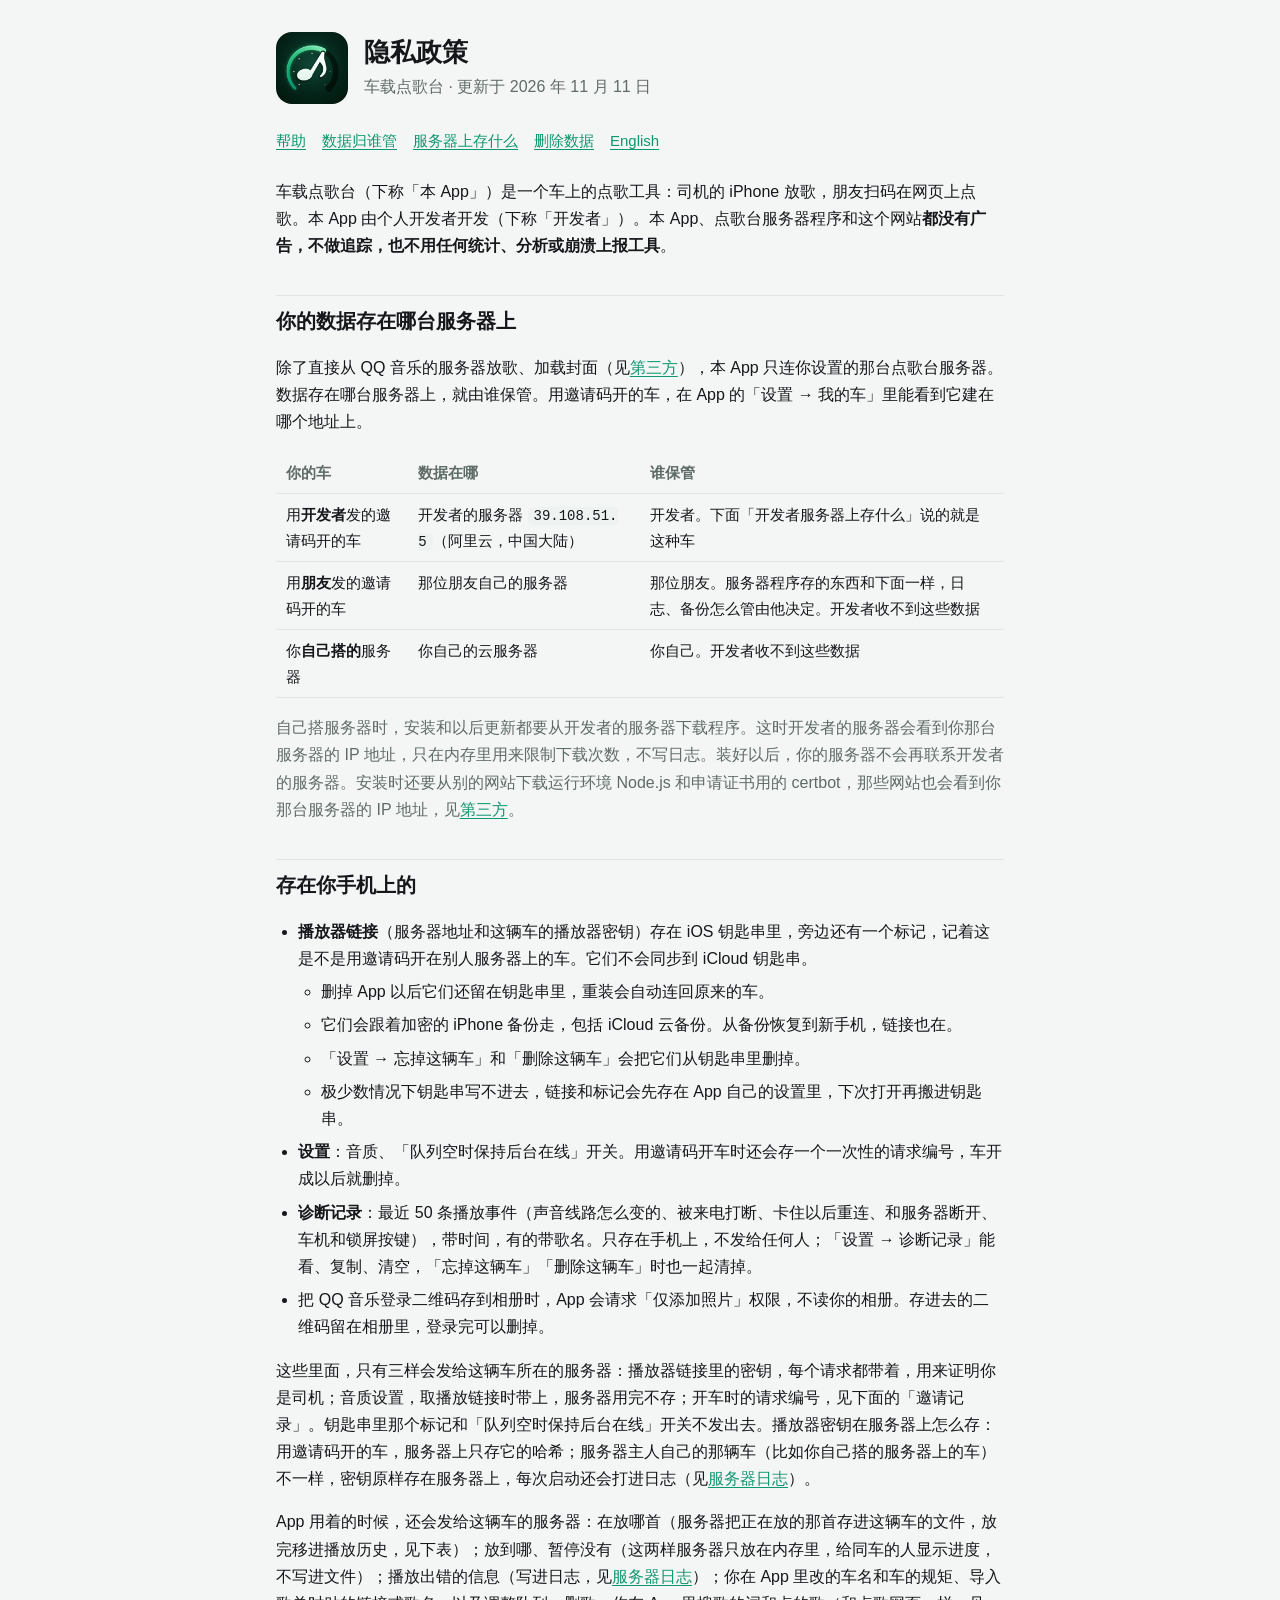
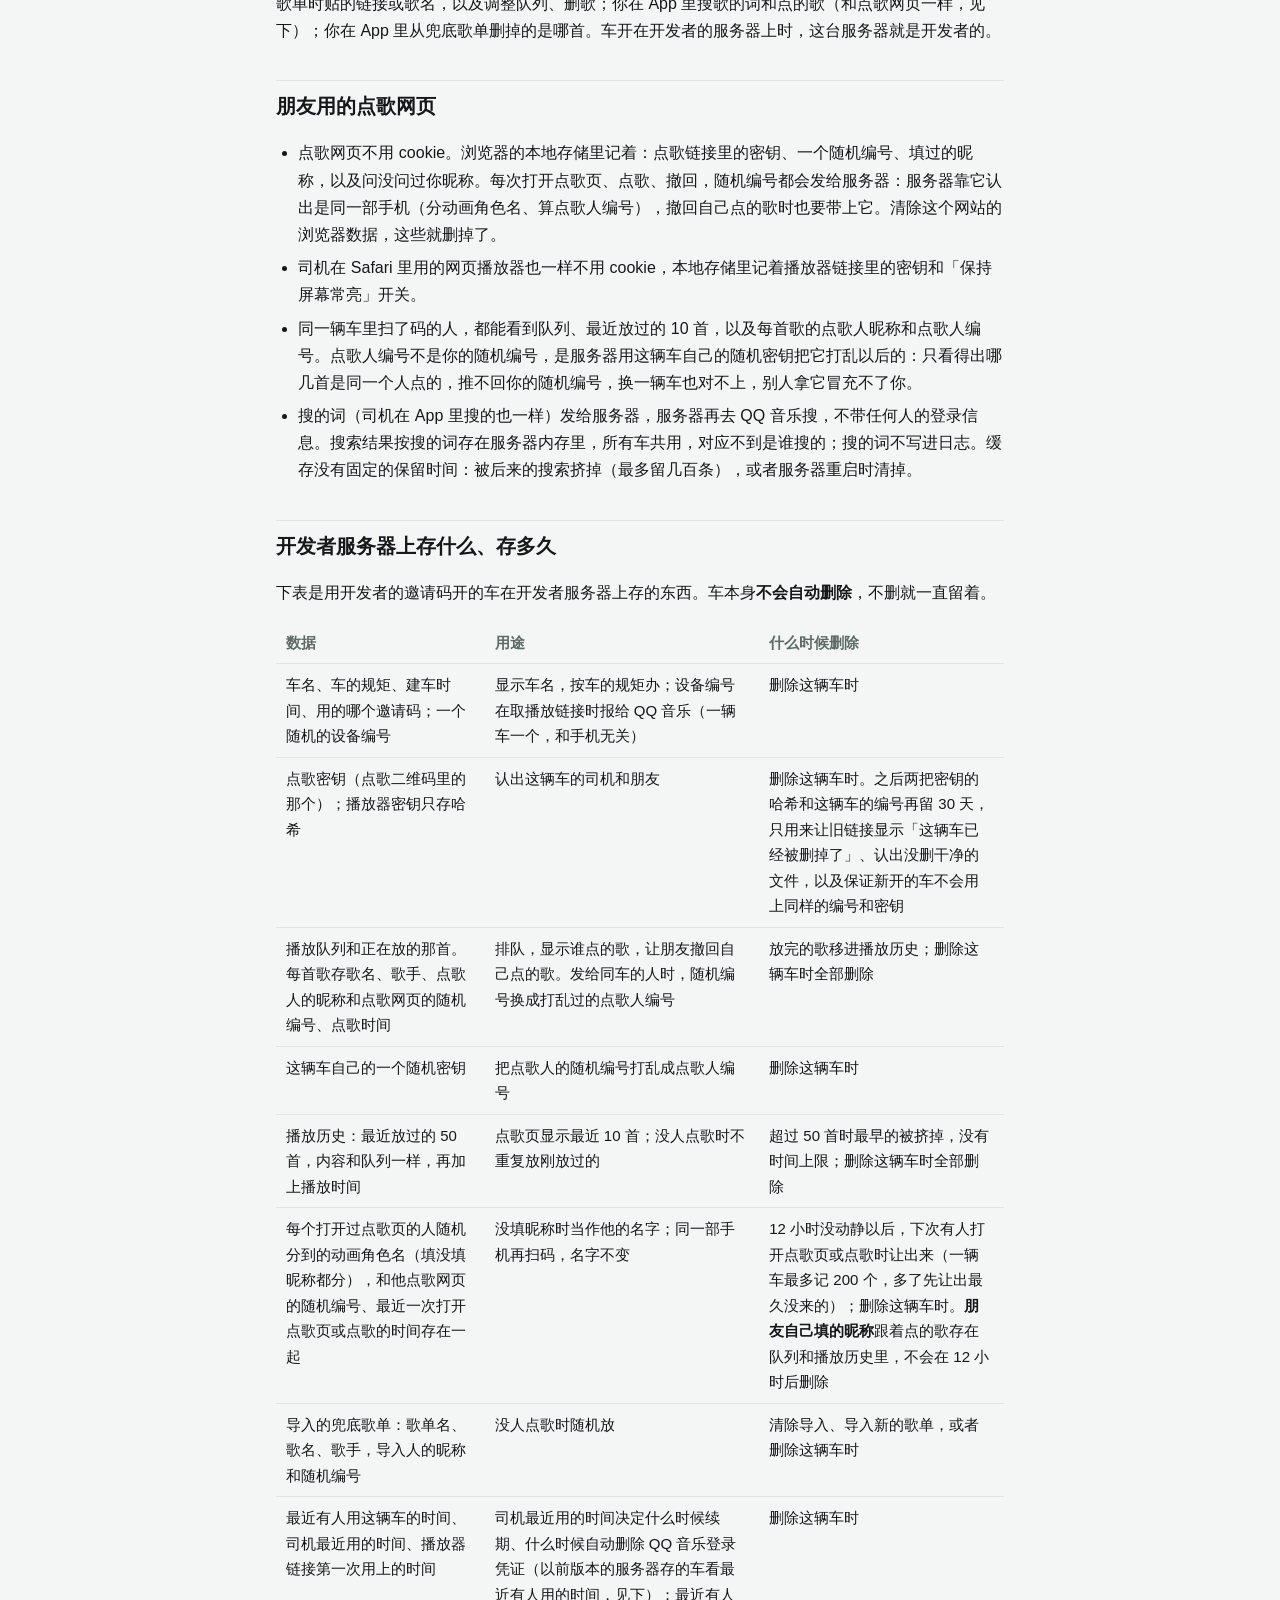
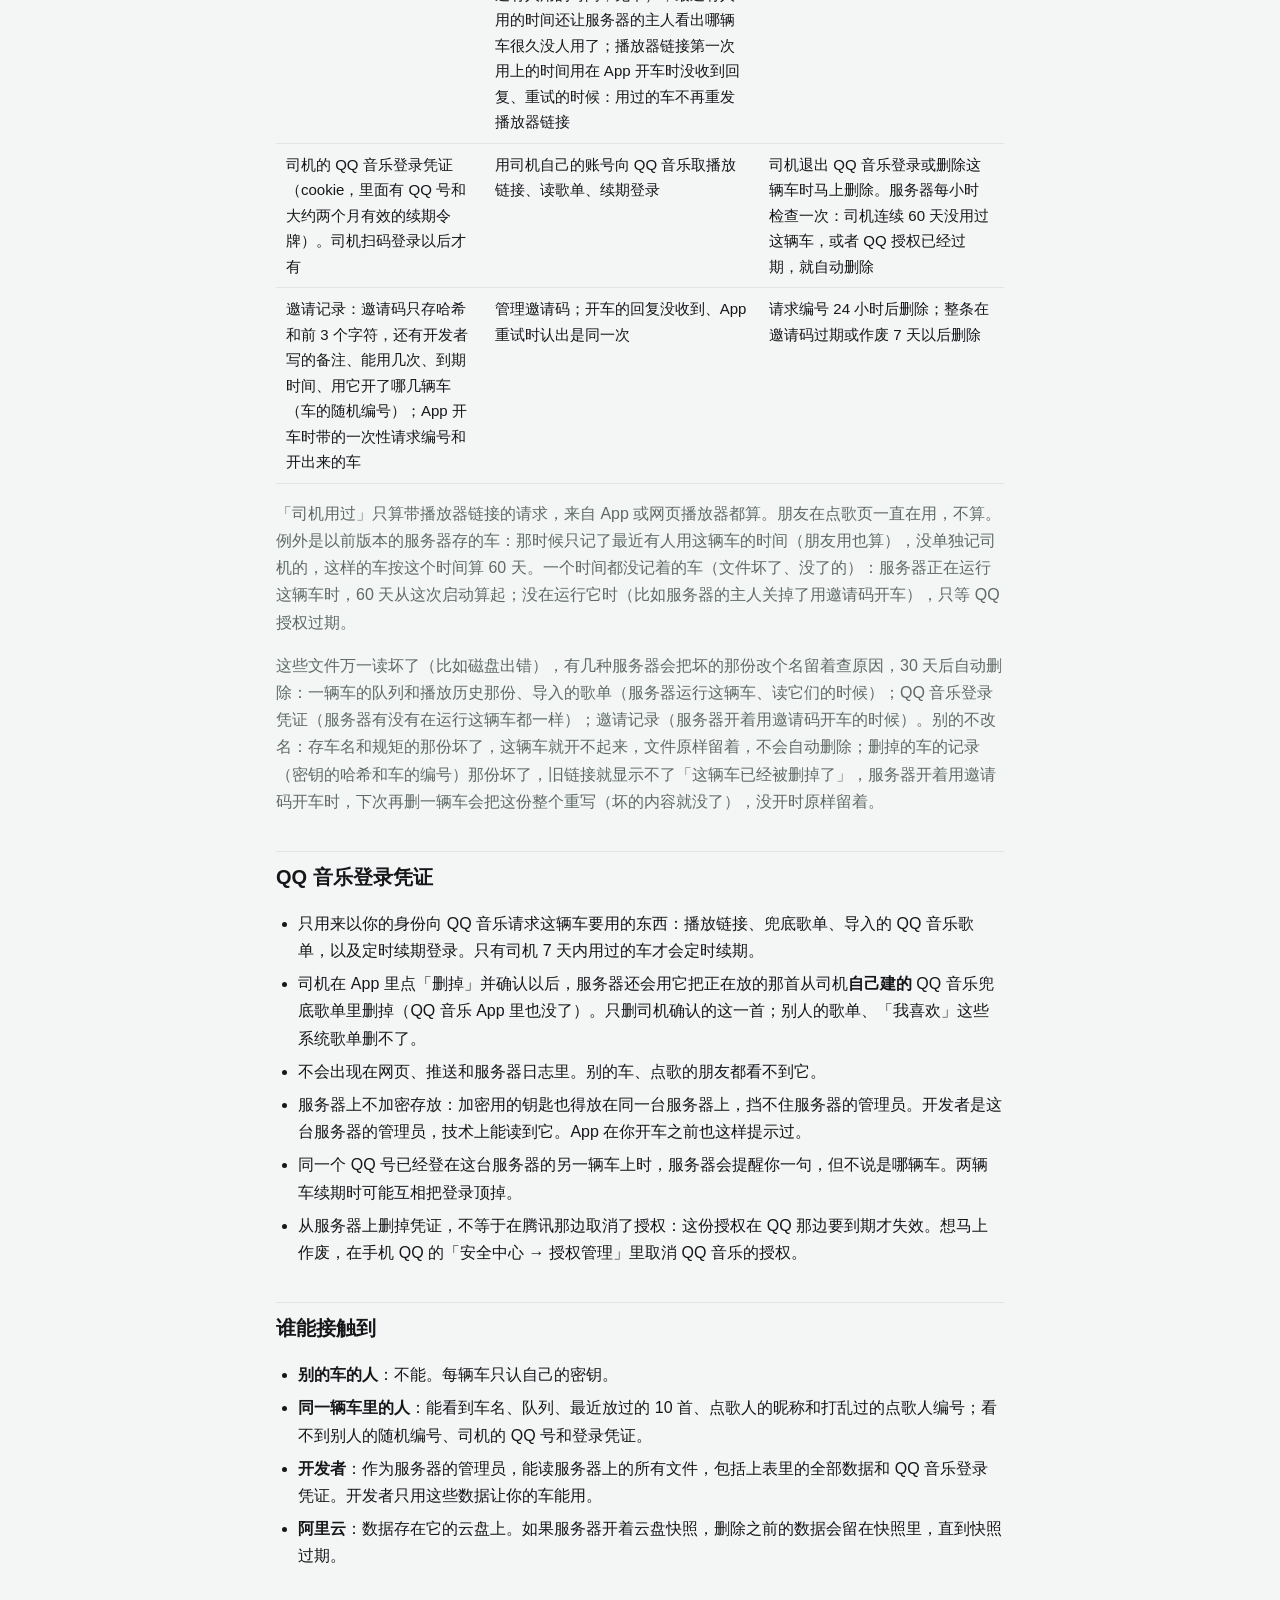
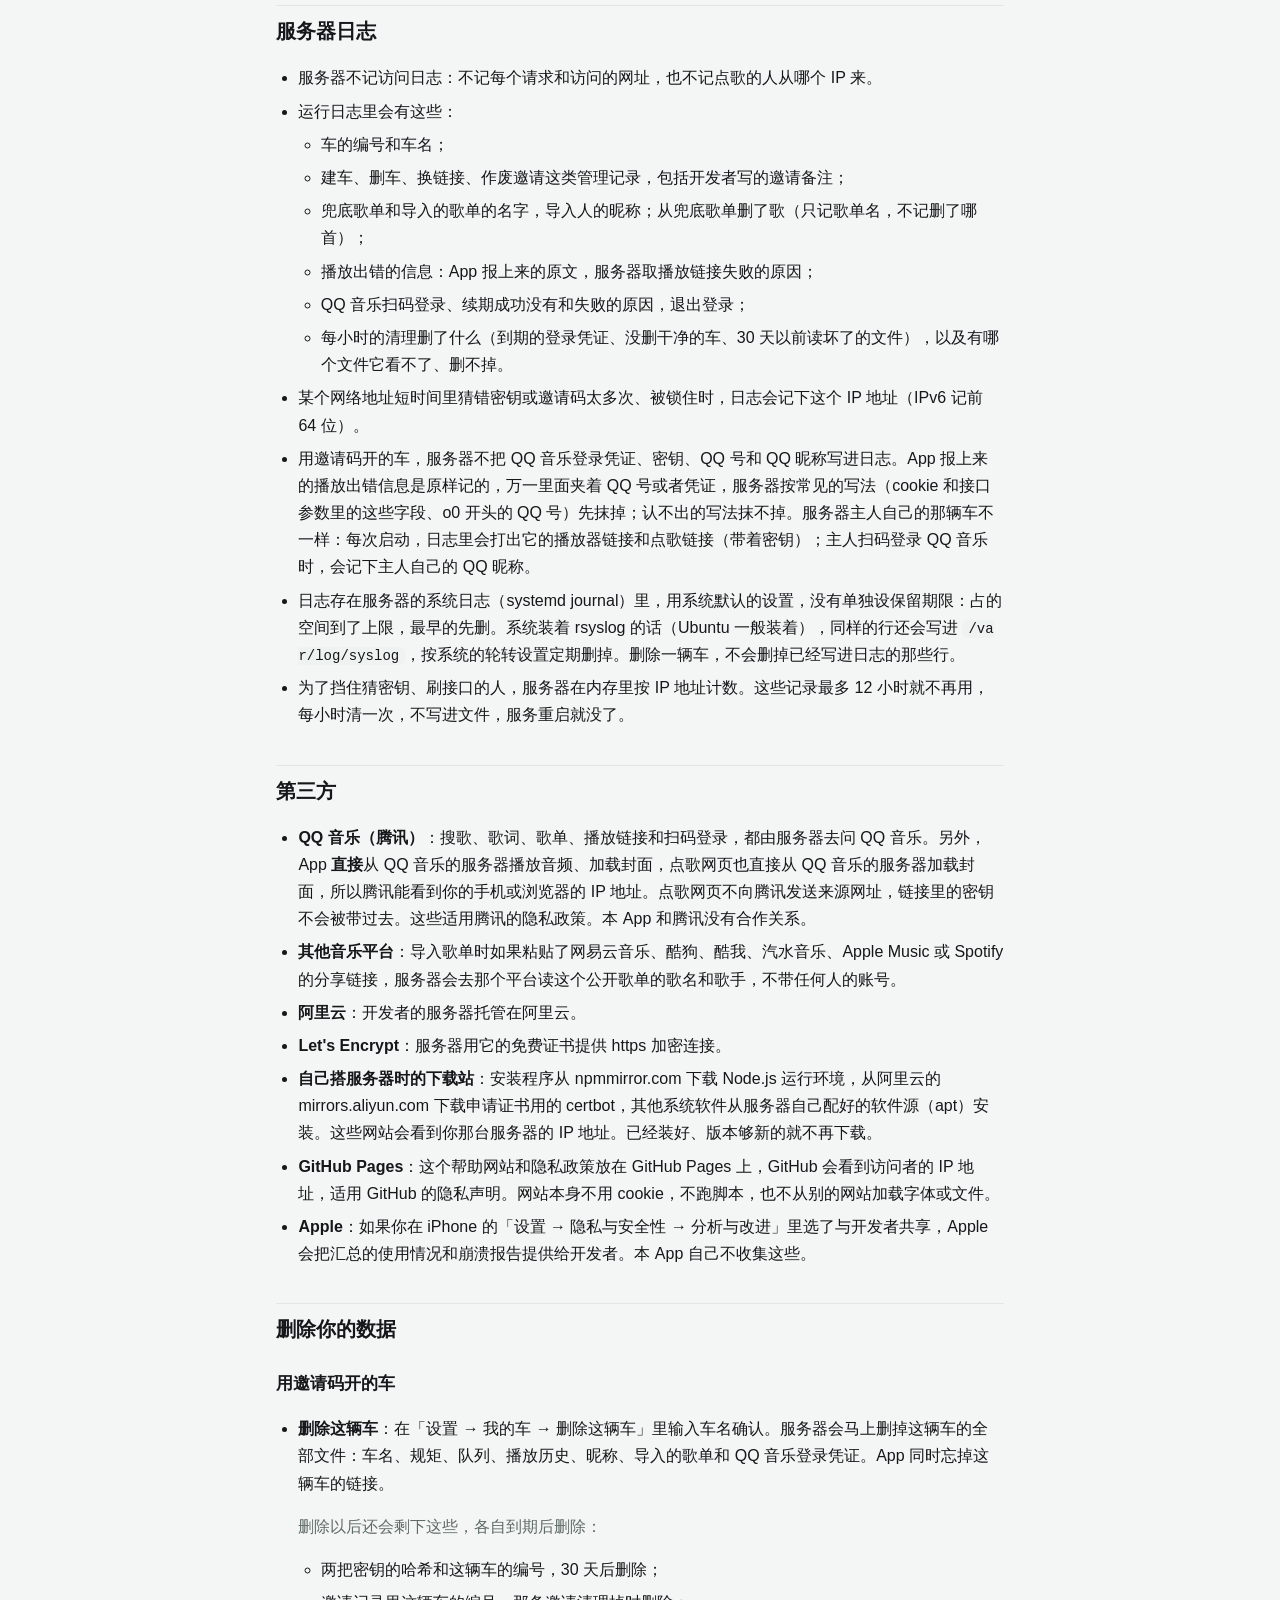
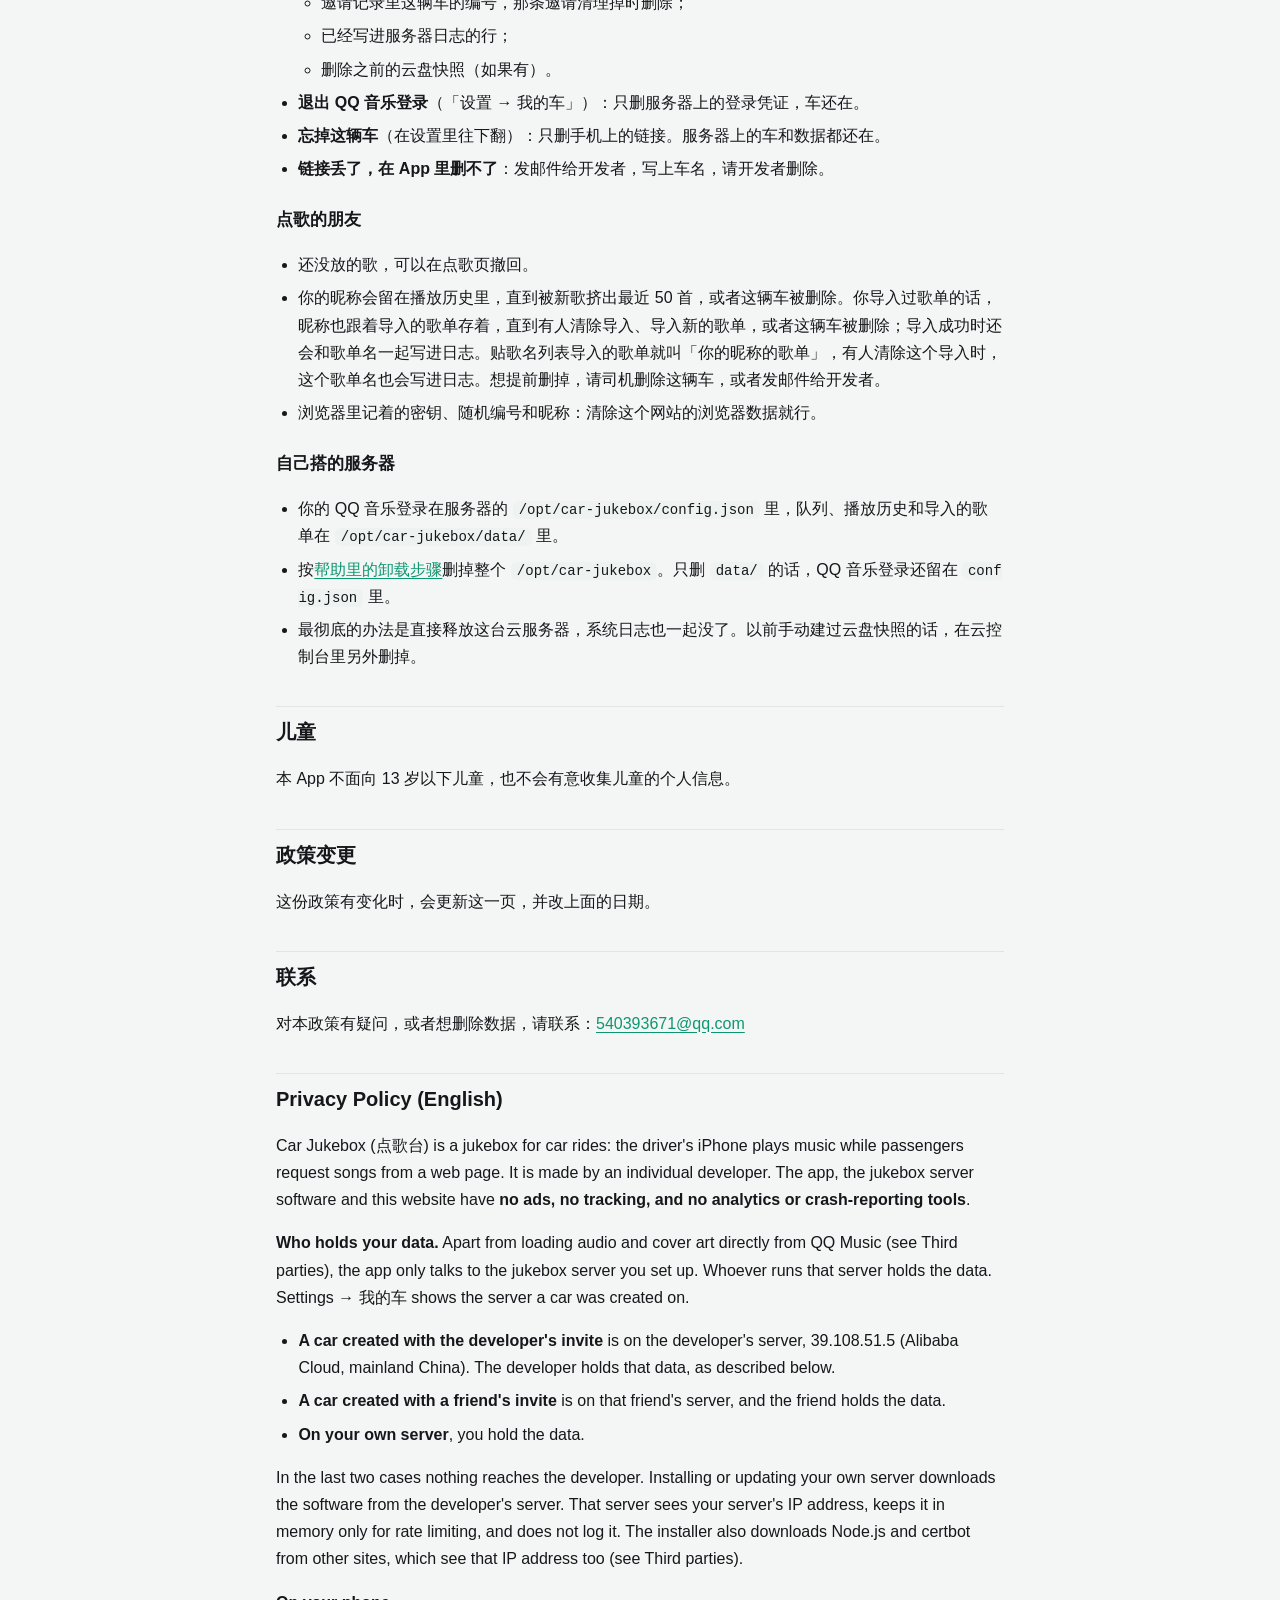
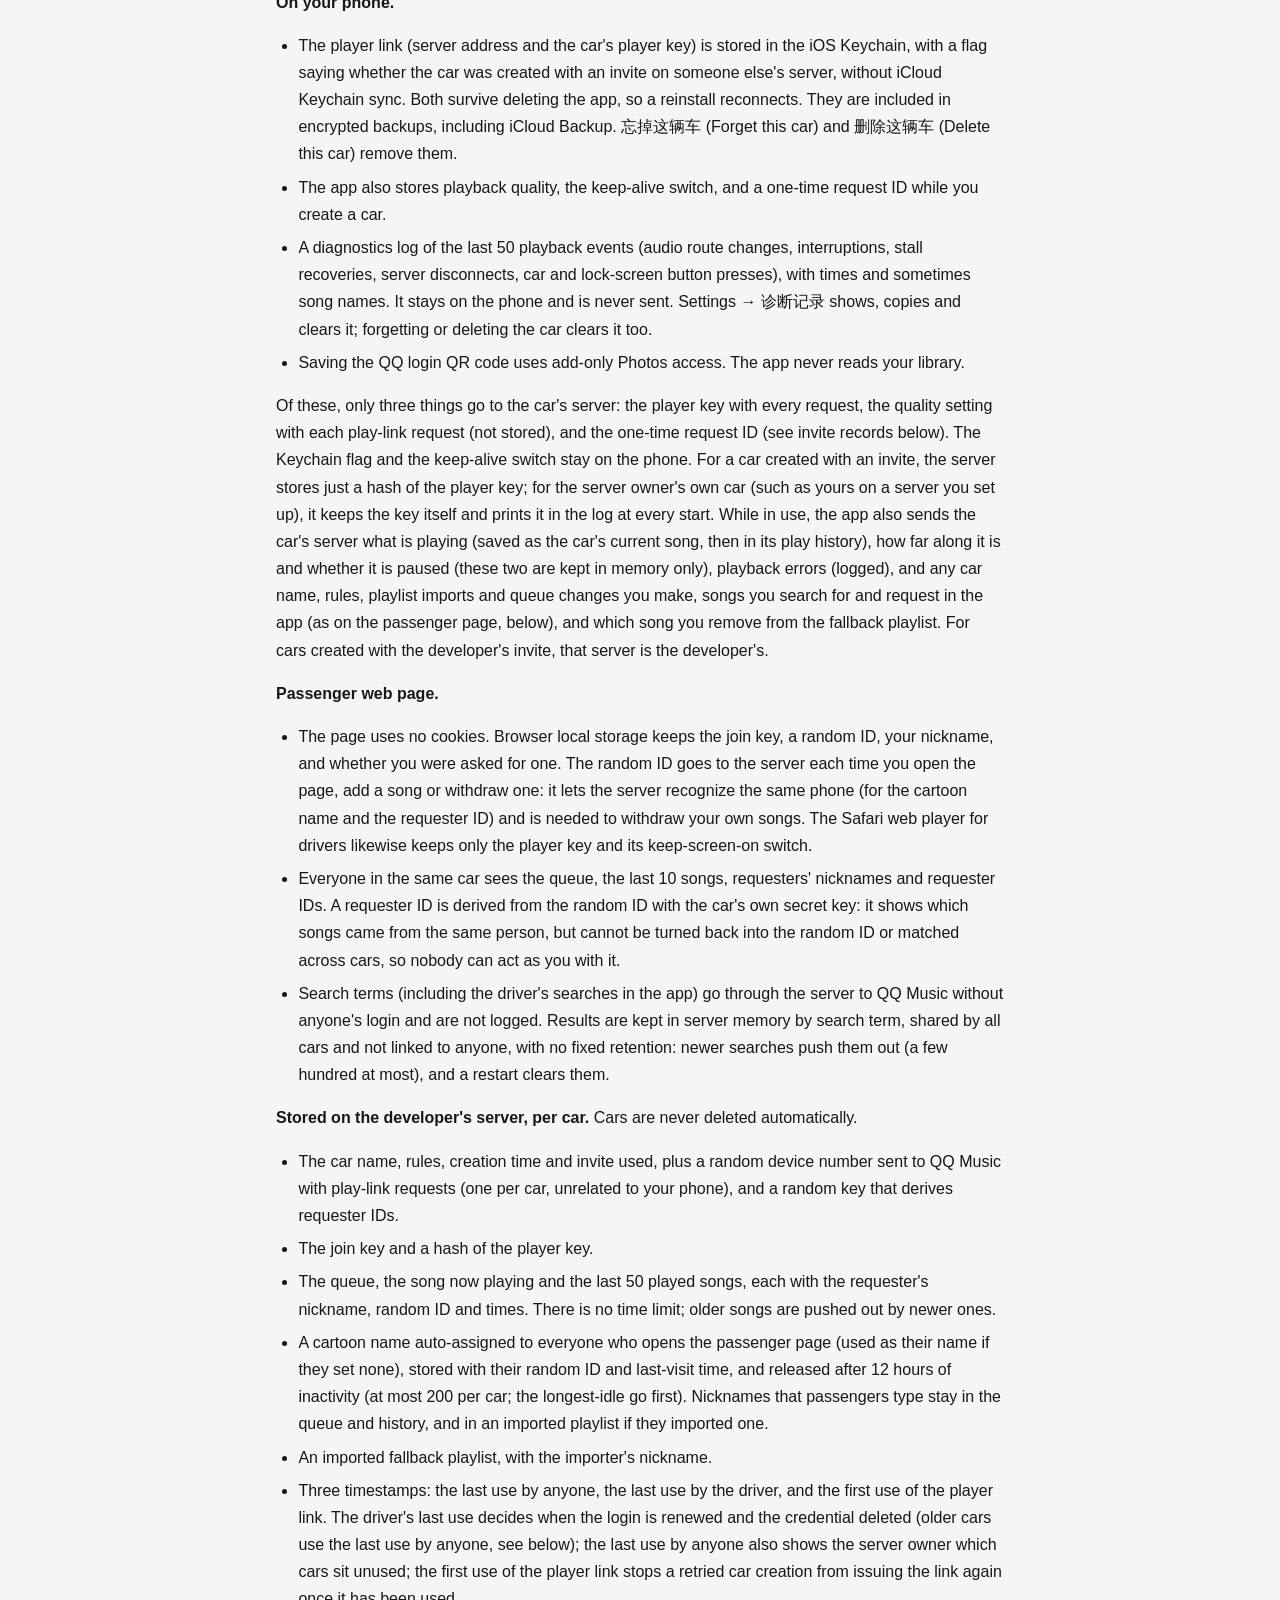
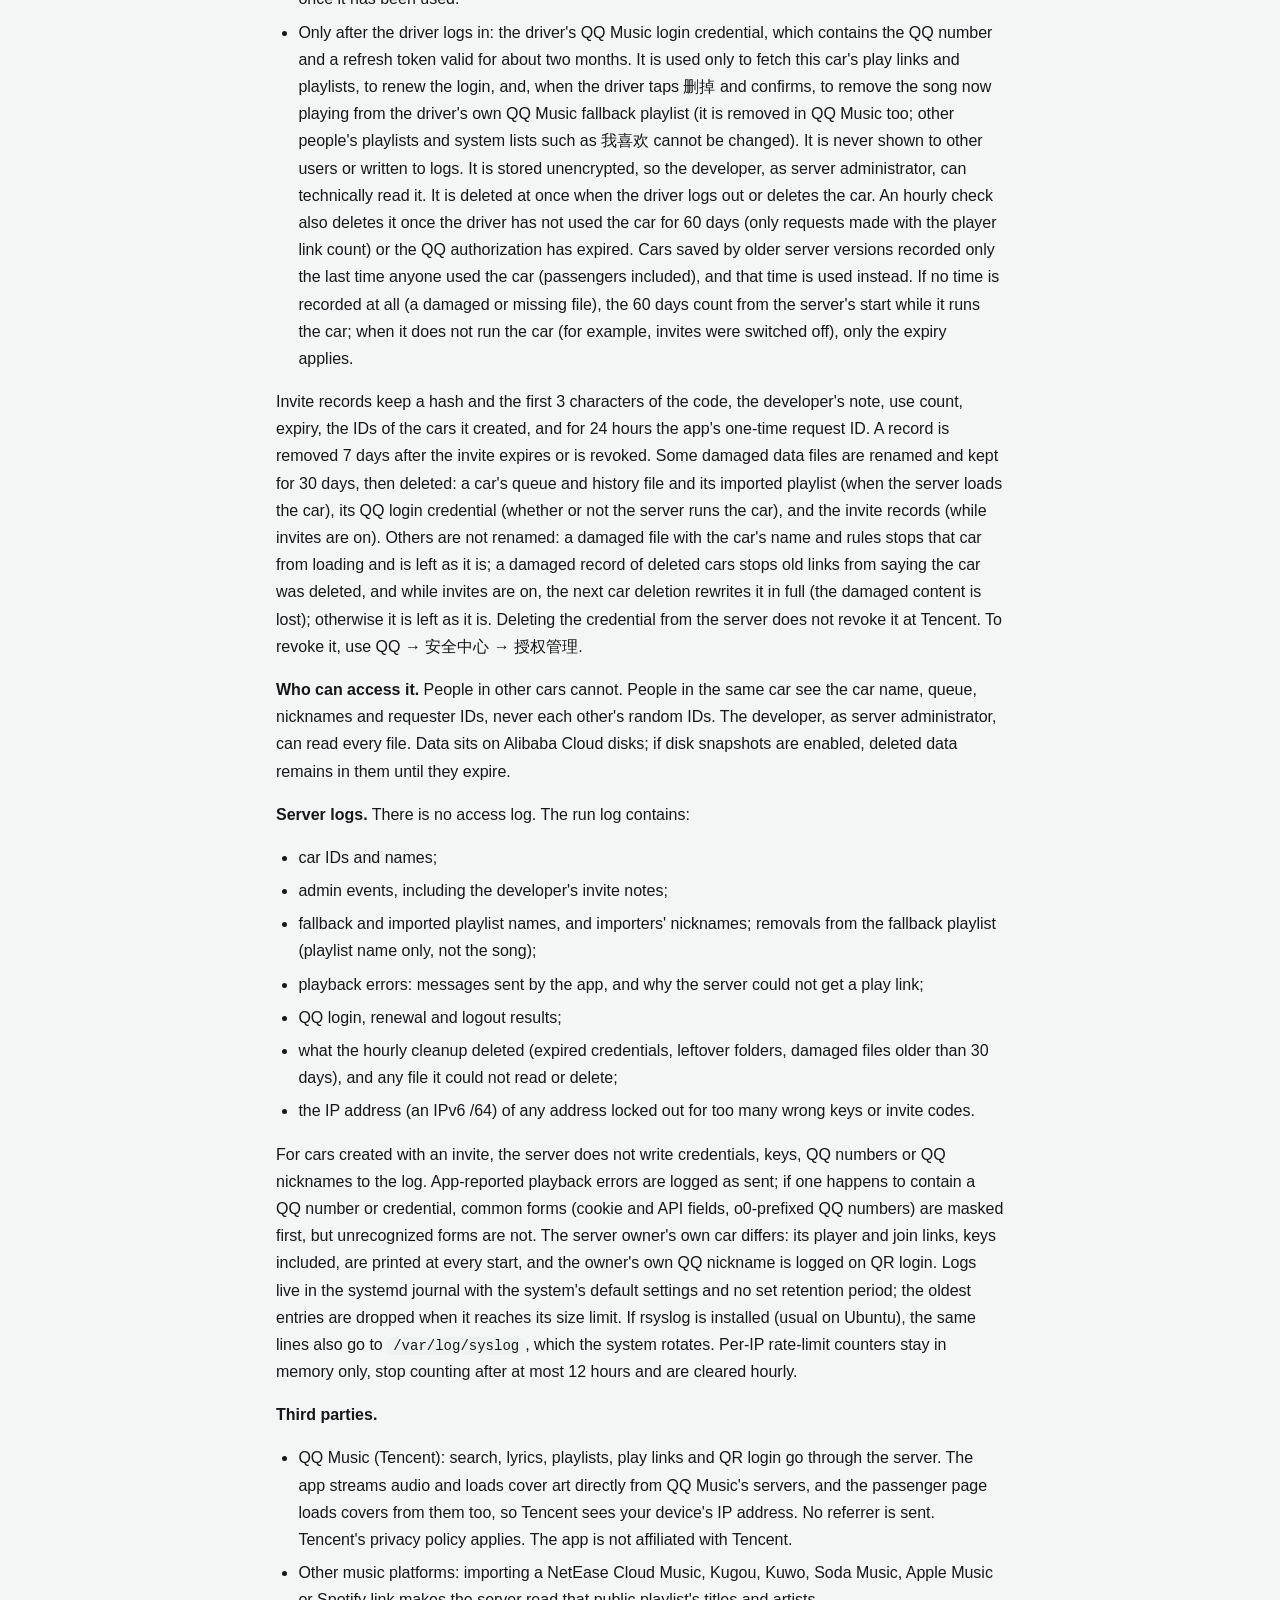
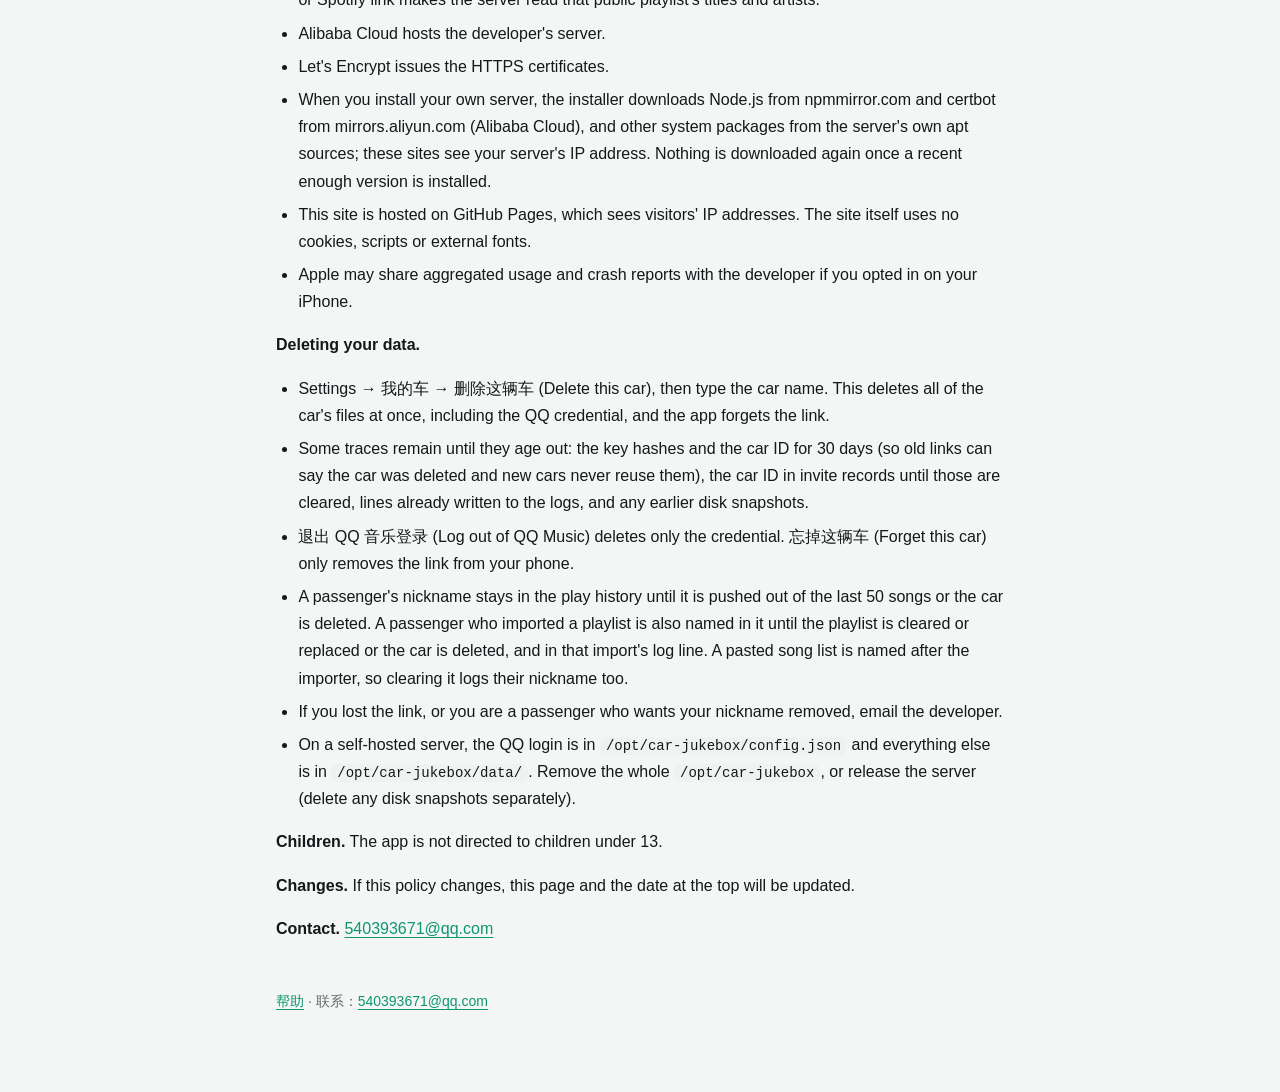
==== commit 013ce252: "隐私政策跟上 1.0.1 以后的 App：手机上的诊断记录、司机在 App 里搜歌点歌、确认后从司机自己的 QQ 歌单删歌、日志里记从兜底歌单删了歌（只记歌单名） Co-Authored-By: Cl" ====
--- a/privacy.html
+++ b/privacy.html
@@ -13,7 +13,7 @@
     <img src="icon.png" alt="">
     <div>
       <h1>隐私政策</h1>
-      <p>车载点歌台 · 更新于 2026 年 10 月 28 日</p>
+      <p>车载点歌台 · 更新于 2026 年 11 月 11 日</p>
     </div>
   </header>
   <nav class="top">
@@ -47,17 +47,18 @@
       </ul>
     </li>
     <li><strong>设置</strong>：音质、「队列空时保持后台在线」开关。用邀请码开车时还会存一个一次性的请求编号，车开成以后就删掉。</li>
+    <li><strong>诊断记录</strong>：最近 50 条播放事件（声音线路怎么变的、被来电打断、卡住以后重连、和服务器断开、车机和锁屏按键），带时间，有的带歌名。只存在手机上，不发给任何人；「设置 → 诊断记录」能看、复制、清空，「忘掉这辆车」「删除这辆车」时也一起清掉。</li>
     <li>把 QQ 音乐登录二维码存到相册时，App 会请求「仅添加照片」权限，不读你的相册。存进去的二维码留在相册里，登录完可以删掉。</li>
   </ul>
   <p>这些里面，只有三样会发给这辆车所在的服务器：播放器链接里的密钥，每个请求都带着，用来证明你是司机；音质设置，取播放链接时带上，服务器用完不存；开车时的请求编号，见下面的「邀请记录」。钥匙串里那个标记和「队列空时保持后台在线」开关不发出去。播放器密钥在服务器上怎么存：用邀请码开的车，服务器上只存它的哈希；服务器主人自己的那辆车（比如你自己搭的服务器上的车）不一样，密钥原样存在服务器上，每次启动还会打进日志（见<a href="#logs">服务器日志</a>）。</p>
-  <p>App 用着的时候，还会发给这辆车的服务器：在放哪首（服务器把正在放的那首存进这辆车的文件，放完移进播放历史，见下表）；放到哪、暂停没有（这两样服务器只放在内存里，给同车的人显示进度，不写进文件）；播放出错的信息（写进日志，见<a href="#logs">服务器日志</a>）；你在 App 里改的车名和车的规矩、导入歌单时贴的链接或歌名，以及调整队列、删歌。车开在开发者的服务器上时，这台服务器就是开发者的。</p>
+  <p>App 用着的时候，还会发给这辆车的服务器：在放哪首（服务器把正在放的那首存进这辆车的文件，放完移进播放历史，见下表）；放到哪、暂停没有（这两样服务器只放在内存里，给同车的人显示进度，不写进文件）；播放出错的信息（写进日志，见<a href="#logs">服务器日志</a>）；你在 App 里改的车名和车的规矩、导入歌单时贴的链接或歌名，以及调整队列、删歌；你在 App 里搜歌的词和点的歌（和点歌网页一样，见下）；你在 App 里从兜底歌单删掉的是哪首。车开在开发者的服务器上时，这台服务器就是开发者的。</p>
 
   <h2 id="web">朋友用的点歌网页</h2>
   <ul>
     <li>点歌网页不用 cookie。浏览器的本地存储里记着：点歌链接里的密钥、一个随机编号、填过的昵称，以及问没问过你昵称。每次打开点歌页、点歌、撤回，随机编号都会发给服务器：服务器靠它认出是同一部手机（分动画角色名、算点歌人编号），撤回自己点的歌时也要带上它。清除这个网站的浏览器数据，这些就删掉了。</li>
     <li>司机在 Safari 里用的网页播放器也一样不用 cookie，本地存储里记着播放器链接里的密钥和「保持屏幕常亮」开关。</li>
     <li>同一辆车里扫了码的人，都能看到队列、最近放过的 10 首，以及每首歌的点歌人昵称和点歌人编号。点歌人编号不是你的随机编号，是服务器用这辆车自己的随机密钥把它打乱以后的：只看得出哪几首是同一个人点的，推不回你的随机编号，换一辆车也对不上，别人拿它冒充不了你。</li>
-    <li>搜的词发给服务器，服务器再去 QQ 音乐搜，不带任何人的登录信息。搜索结果按搜的词存在服务器内存里，所有车共用，对应不到是谁搜的；搜的词不写进日志。缓存没有固定的保留时间：被后来的搜索挤掉（最多留几百条），或者服务器重启时清掉。</li>
+    <li>搜的词（司机在 App 里搜的也一样）发给服务器，服务器再去 QQ 音乐搜，不带任何人的登录信息。搜索结果按搜的词存在服务器内存里，所有车共用，对应不到是谁搜的；搜的词不写进日志。缓存没有固定的保留时间：被后来的搜索挤掉（最多留几百条），或者服务器重启时清掉。</li>
   </ul>
 
   <h2 id="server">开发者服务器上存什么、存多久</h2>
@@ -81,6 +82,7 @@
   <h2 id="qq">QQ 音乐登录凭证</h2>
   <ul>
     <li>只用来以你的身份向 QQ 音乐请求这辆车要用的东西：播放链接、兜底歌单、导入的 QQ 音乐歌单，以及定时续期登录。只有司机 7 天内用过的车才会定时续期。</li>
+    <li>司机在 App 里点「删掉」并确认以后，服务器还会用它把正在放的那首从司机<strong>自己建的</strong> QQ 音乐兜底歌单里删掉（QQ 音乐 App 里也没了）。只删司机确认的这一首；别人的歌单、「我喜欢」这些系统歌单删不了。</li>
     <li>不会出现在网页、推送和服务器日志里。别的车、点歌的朋友都看不到它。</li>
     <li>服务器上不加密存放：加密用的钥匙也得放在同一台服务器上，挡不住服务器的管理员。开发者是这台服务器的管理员，技术上能读到它。App 在你开车之前也这样提示过。</li>
     <li>同一个 QQ 号已经登在这台服务器的另一辆车上时，服务器会提醒你一句，但不说是哪辆车。两辆车续期时可能互相把登录顶掉。</li>
@@ -102,7 +104,7 @@
       <ul>
         <li>车的编号和车名；</li>
         <li>建车、删车、换链接、作废邀请这类管理记录，包括开发者写的邀请备注；</li>
-        <li>兜底歌单和导入的歌单的名字，导入人的昵称；</li>
+        <li>兜底歌单和导入的歌单的名字，导入人的昵称；从兜底歌单删了歌（只记歌单名，不记删了哪首）；</li>
         <li>播放出错的信息：App 报上来的原文，服务器取播放链接失败的原因；</li>
         <li>QQ 音乐扫码登录、续期成功没有和失败的原因，退出登录；</li>
         <li>每小时的清理删了什么（到期的登录凭证、没删干净的车、30 天以前读坏了的文件），以及有哪个文件它看不了、删不掉。</li>
@@ -179,15 +181,16 @@
   <ul>
     <li>The player link (server address and the car's player key) is stored in the iOS Keychain, with a flag saying whether the car was created with an invite on someone else's server, without iCloud Keychain sync. Both survive deleting the app, so a reinstall reconnects. They are included in encrypted backups, including iCloud Backup. 忘掉这辆车 (Forget this car) and 删除这辆车 (Delete this car) remove them.</li>
     <li>The app also stores playback quality, the keep-alive switch, and a one-time request ID while you create a car.</li>
+    <li>A diagnostics log of the last 50 playback events (audio route changes, interruptions, stall recoveries, server disconnects, car and lock-screen button presses), with times and sometimes song names. It stays on the phone and is never sent. Settings → 诊断记录 shows, copies and clears it; forgetting or deleting the car clears it too.</li>
     <li>Saving the QQ login QR code uses add-only Photos access. The app never reads your library.</li>
   </ul>
-  <p>Of these, only three things go to the car's server: the player key with every request, the quality setting with each play-link request (not stored), and the one-time request ID (see invite records below). The Keychain flag and the keep-alive switch stay on the phone. For a car created with an invite, the server stores just a hash of the player key; for the server owner's own car (such as yours on a server you set up), it keeps the key itself and prints it in the log at every start. While in use, the app also sends the car's server what is playing (saved as the car's current song, then in its play history), how far along it is and whether it is paused (these two are kept in memory only), playback errors (logged), and any car name, rules, playlist imports and queue changes you make. For cars created with the developer's invite, that server is the developer's.</p>
+  <p>Of these, only three things go to the car's server: the player key with every request, the quality setting with each play-link request (not stored), and the one-time request ID (see invite records below). The Keychain flag and the keep-alive switch stay on the phone. For a car created with an invite, the server stores just a hash of the player key; for the server owner's own car (such as yours on a server you set up), it keeps the key itself and prints it in the log at every start. While in use, the app also sends the car's server what is playing (saved as the car's current song, then in its play history), how far along it is and whether it is paused (these two are kept in memory only), playback errors (logged), and any car name, rules, playlist imports and queue changes you make, songs you search for and request in the app (as on the passenger page, below), and which song you remove from the fallback playlist. For cars created with the developer's invite, that server is the developer's.</p>
 
   <p><strong>Passenger web page.</strong></p>
   <ul>
     <li>The page uses no cookies. Browser local storage keeps the join key, a random ID, your nickname, and whether you were asked for one. The random ID goes to the server each time you open the page, add a song or withdraw one: it lets the server recognize the same phone (for the cartoon name and the requester ID) and is needed to withdraw your own songs. The Safari web player for drivers likewise keeps only the player key and its keep-screen-on switch.</li>
     <li>Everyone in the same car sees the queue, the last 10 songs, requesters' nicknames and requester IDs. A requester ID is derived from the random ID with the car's own secret key: it shows which songs came from the same person, but cannot be turned back into the random ID or matched across cars, so nobody can act as you with it.</li>
-    <li>Search terms go through the server to QQ Music without anyone's login and are not logged. Results are kept in server memory by search term, shared by all cars and not linked to anyone, with no fixed retention: newer searches push them out (a few hundred at most), and a restart clears them.</li>
+    <li>Search terms (including the driver's searches in the app) go through the server to QQ Music without anyone's login and are not logged. Results are kept in server memory by search term, shared by all cars and not linked to anyone, with no fixed retention: newer searches push them out (a few hundred at most), and a restart clears them.</li>
   </ul>
 
   <p><strong>Stored on the developer's server, per car.</strong> Cars are never deleted automatically.</p>
@@ -198,7 +201,7 @@
     <li>A cartoon name auto-assigned to everyone who opens the passenger page (used as their name if they set none), stored with their random ID and last-visit time, and released after 12 hours of inactivity (at most 200 per car; the longest-idle go first). Nicknames that passengers type stay in the queue and history, and in an imported playlist if they imported one.</li>
     <li>An imported fallback playlist, with the importer's nickname.</li>
     <li>Three timestamps: the last use by anyone, the last use by the driver, and the first use of the player link. The driver's last use decides when the login is renewed and the credential deleted (older cars use the last use by anyone, see below); the last use by anyone also shows the server owner which cars sit unused; the first use of the player link stops a retried car creation from issuing the link again once it has been used.</li>
-    <li>Only after the driver logs in: the driver's QQ Music login credential, which contains the QQ number and a refresh token valid for about two months. It is used only to fetch this car's play links and playlists and to renew the login. It is never shown to other users or written to logs. It is stored unencrypted, so the developer, as server administrator, can technically read it. It is deleted at once when the driver logs out or deletes the car. An hourly check also deletes it once the driver has not used the car for 60 days (only requests made with the player link count) or the QQ authorization has expired. Cars saved by older server versions recorded only the last time anyone used the car (passengers included), and that time is used instead. If no time is recorded at all (a damaged or missing file), the 60 days count from the server's start while it runs the car; when it does not run the car (for example, invites were switched off), only the expiry applies.</li>
+    <li>Only after the driver logs in: the driver's QQ Music login credential, which contains the QQ number and a refresh token valid for about two months. It is used only to fetch this car's play links and playlists, to renew the login, and, when the driver taps 删掉 and confirms, to remove the song now playing from the driver's own QQ Music fallback playlist (it is removed in QQ Music too; other people's playlists and system lists such as 我喜欢 cannot be changed). It is never shown to other users or written to logs. It is stored unencrypted, so the developer, as server administrator, can technically read it. It is deleted at once when the driver logs out or deletes the car. An hourly check also deletes it once the driver has not used the car for 60 days (only requests made with the player link count) or the QQ authorization has expired. Cars saved by older server versions recorded only the last time anyone used the car (passengers included), and that time is used instead. If no time is recorded at all (a damaged or missing file), the 60 days count from the server's start while it runs the car; when it does not run the car (for example, invites were switched off), only the expiry applies.</li>
   </ul>
   <p>Invite records keep a hash and the first 3 characters of the code, the developer's note, use count, expiry, the IDs of the cars it created, and for 24 hours the app's one-time request ID. A record is removed 7 days after the invite expires or is revoked. Some damaged data files are renamed and kept for 30 days, then deleted: a car's queue and history file and its imported playlist (when the server loads the car), its QQ login credential (whether or not the server runs the car), and the invite records (while invites are on). Others are not renamed: a damaged file with the car's name and rules stops that car from loading and is left as it is; a damaged record of deleted cars stops old links from saying the car was deleted, and while invites are on, the next car deletion rewrites it in full (the damaged content is lost); otherwise it is left as it is. Deleting the credential from the server does not revoke it at Tencent. To revoke it, use QQ → 安全中心 → 授权管理.</p>
 
@@ -208,7 +211,7 @@
   <ul>
     <li>car IDs and names;</li>
     <li>admin events, including the developer's invite notes;</li>
-    <li>fallback and imported playlist names, and importers' nicknames;</li>
+    <li>fallback and imported playlist names, and importers' nicknames; removals from the fallback playlist (playlist name only, not the song);</li>
     <li>playback errors: messages sent by the app, and why the server could not get a play link;</li>
     <li>QQ login, renewal and logout results;</li>
     <li>what the hourly cleanup deleted (expired credentials, leftover folders, damaged files older than 30 days), and any file it could not read or delete;</li>
